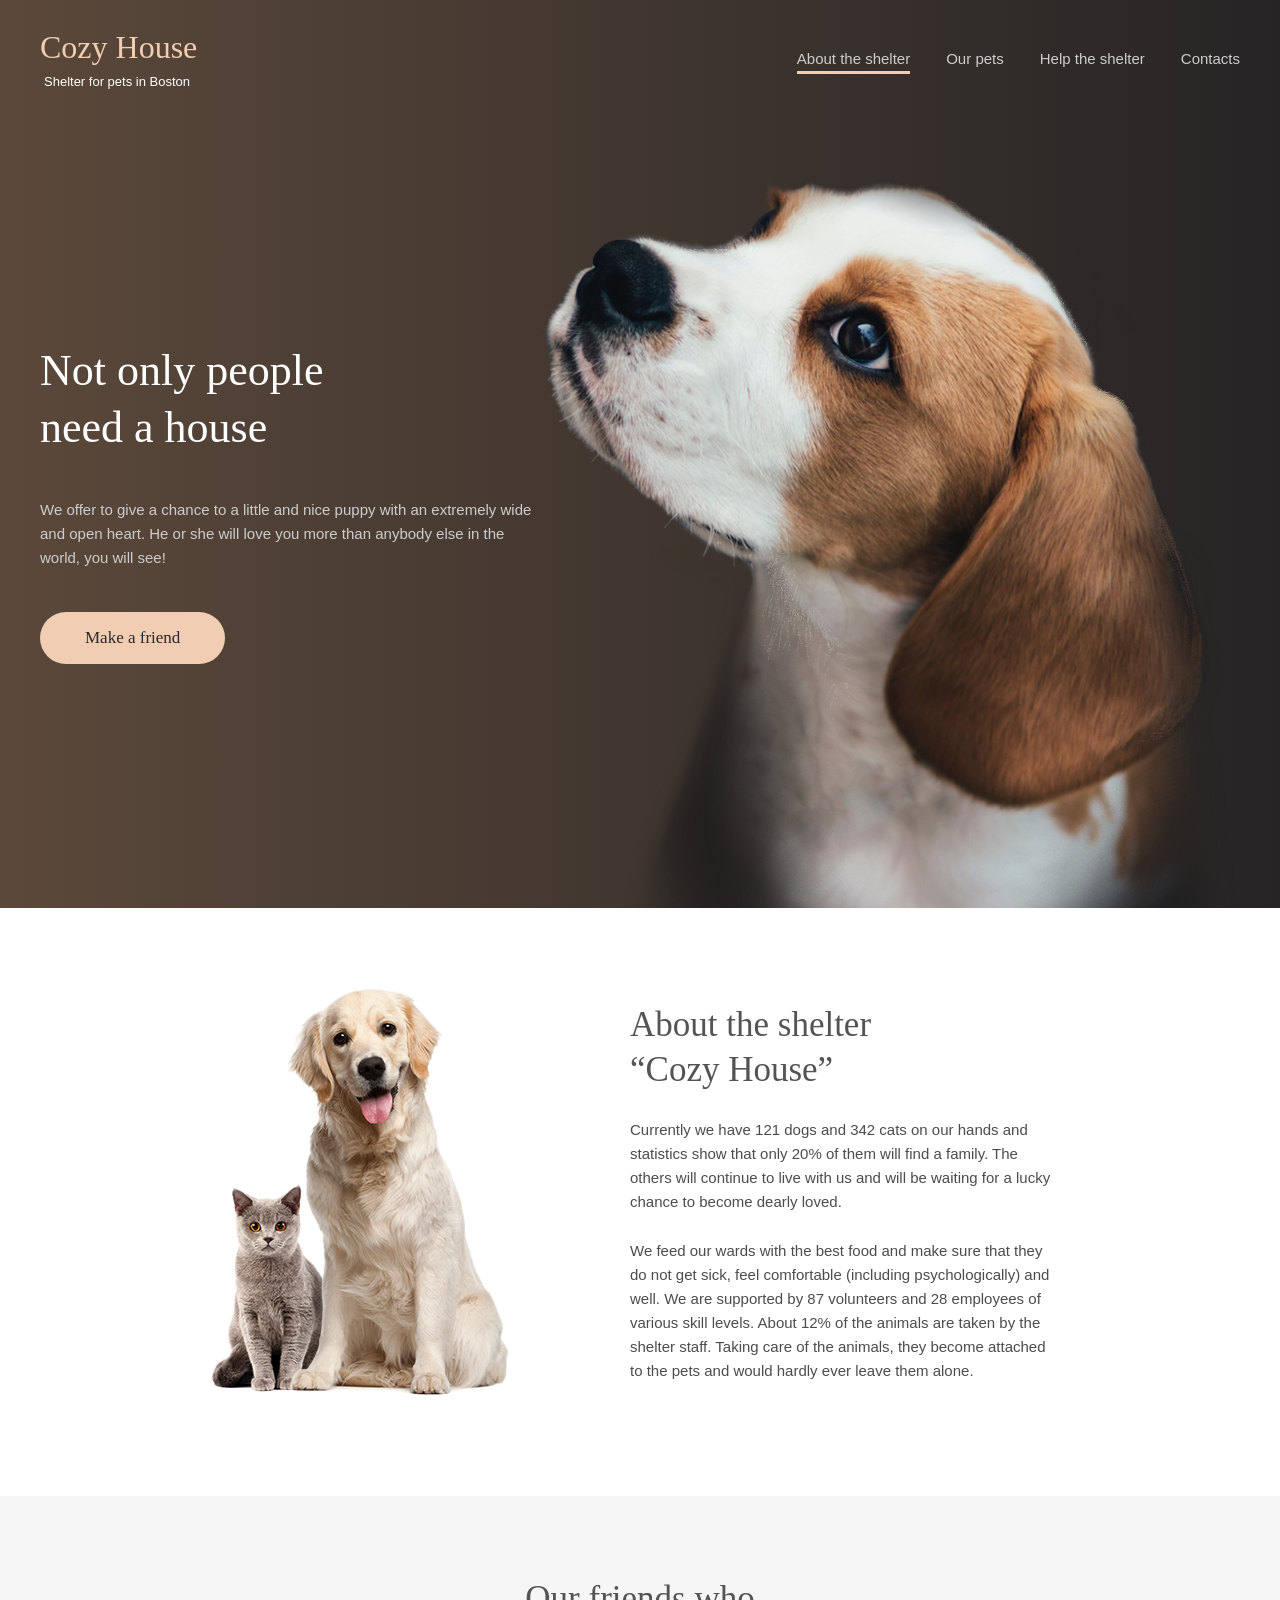
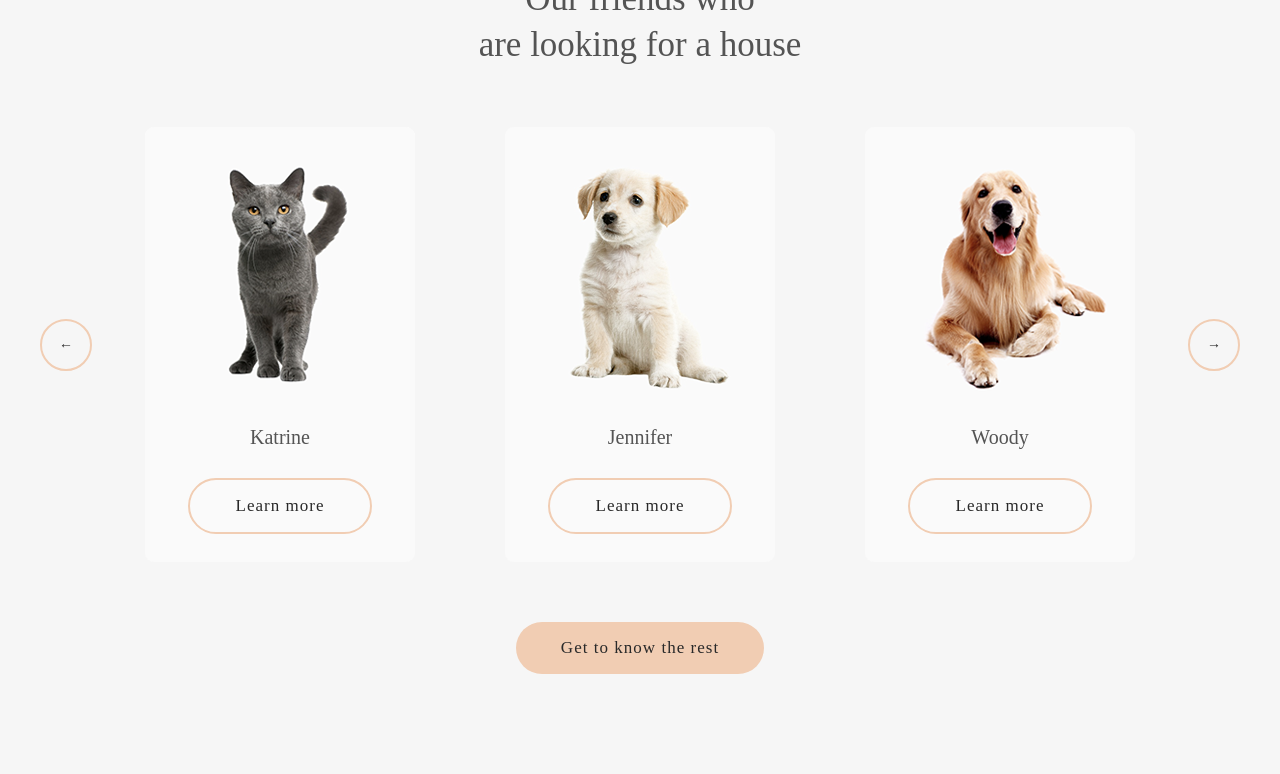
==== index.html @ 3744d188 "fix: tablet slider" ====
<!doctype html>
<html lang="en">

<head>
    <meta charset="UTF-8" />
    <meta name="viewport" content="width=device-width, initial-scale=1.0" />
    <title>Main</title>
    <link rel="icon" href="assets/img/pets-jennifer.svg" type="image/svg+xml" />
    <link rel="stylesheet" href="css/style.css" />
    <link rel="stylesheet" href="css/typography.css" />
    <link rel="stylesheet" href="css/desktop.css" />
    <link rel="stylesheet" href="css/tablet.css" />
    <link rel="stylesheet" href="css/phone.css" />
</head>

<body>
    <div class="page">
        <header class="header header-dark">
            <div class="container header-wrap logo-dark">
                <a href="index.html" class="logo-link">
                    <div class="logo">
                        <h1>Cozy House</h1>
                        <span>Shelter for pets in Boston</span>
                    </div>
                </a>

                <nav class="nav">
                    <ul class="nav-list">
                        <li><a class="nav-link nav-link-dark nav-activated" href="#about">About the shelter</a></li>
                        <li><a class="nav-link nav-link-dark" href="pets.html">Our pets</a></li>
                        <li><a class="nav-link nav-link-dark" href="#help">Help the shelter</a></li>
                        <li><a class="nav-link nav-link-dark" href="#contacts">Contacts</a></li>
                    </ul>
                </nav>
            </div>
        </header>
        <div class="start-screen-content">
            <div class="container start-screen-wrap">

                <div class="content">
                    <h2>Not only people <br> need a house</h2>
                    <p>We offer to give a chance to a little and nice puppy with an extremely wide and open
                        heart. He or she will love you more than anybody else in the world, you will see!</p>
                    <button class="primary" type="button">Make a friend</button>
                </div>

                <div class="start-screen-puppy">
                    <img src="assets/img/start-screen-puppy.png" alt="Start screen puppy">
                </div>

            </div>
        </div>
        <div class="about" id="about">
            <div class="container about-wrap">
                <div class="about-pets">
                    <img src="assets/img/about-pets.png" alt="About pets">
                </div>
                <div class="about-content">
                    <h3>About the shelter <br> “Cozy House”</h3>
                    <p>Currently we have 121 dogs and 342 cats on our hands and statistics show that only 20% of
                        them will find a family. The others will continue to live with us and will be waiting for a
                        lucky chance to become dearly loved.</p>
                    <p>We feed our wards with the best food and make sure that they do not get sick, feel
                        comfortable (including psychologically) and well. We are supported by 87 volunteers and 28
                        employees of various skill levels. About 12% of the animals are taken by the shelter
                        staff. Taking care of the animals, they become attached to the pets and would hardly ever
                        leave them alone.</p>
                </div>

            </div>
        </div>
        <section class="pets pets-main" id="our-pets">
            <div class="container">
                <h4>Our friends who <br> are looking for a house</h4>

                <div class="slider">
                    <button class="button-arrow">&larr;</button>

                    <div class="cards-wrap">
                        <div class="card">
                            <img src="assets/img/pets-katrine.png" alt="Katrine" class="card-img">
                            <h3 class="card-title">Katrine</h3>
                            <a href="#" class="button-secondary">Learn more</a>
                        </div>

                        <div class="card">
                            <img src="assets/img/pets-jennifer.png" alt="Jennifer" class="card-img">
                            <h3 class="card-title">Jennifer</h3>
                            <a href="#" class="button-secondary">Learn more</a>
                        </div>

                        <div class="card">
                            <img src="assets/img/pets-woody.png" alt="Woody" class="card-img">
                            <h3 class="card-title">Woody</h3>
                            <a href="#" class="button-secondary">Learn more</a>
                        </div>
                    </div>
                    <button class="button-arrow">&rarr;</button>
                </div>
                <a href="pets.html" class="button-primary">Get to know the rest</a>
            </div>
        </section>
    </div>
    <script src="index.js"></script>
</body>

</html>
---- css/style.css ----
html {
    scroll-behavior: smooth;
}

* {
    margin: 0;
    padding: 0;
}

*,
*::before,
*::after {
    box-sizing: border-box;
}

body {
    background-color: #ffffff;
}

.page {
    display: flex;
    flex-direction: column;
    align-items: center;
    width: 100%;
}

.container {
    width: 100%;
    max-width: 1280px;
    margin: 0 auto;
}

/* HEADER */

.header {
    position: absolute;
    top: 0;
    left: 0;
    width: 100%;
    padding: 30px 40px 0 40px;
    z-index: 10;
}

.header-dark {
    background: linear-gradient(to right, #5B483A, #262425);
}

.header-light {
    background: #FFFFFF;
    padding-bottom: 30px;
}

.header-wrap {
    display: flex;
    justify-content: space-between;
    align-items: center;
}

.logo-link {
    text-decoration: none;
    display: inline-block;
    cursor: pointer;
}

.logo {
    display: flex;
    flex-direction: column;
    gap: 10px;
}

.logo h1 {
    margin: 0;
}

.logo span {
    display: block;
    margin-left: 4px;
}

.logo-dark h1 {
    color: #F1CDB3;
}

.logo-light h1 {
    color: #545454;
}


.logo-dark span {
    color: #FFFFFF;
}

.logo-light span {
    color: #292929;
}

.nav-list {
    display: flex;
    align-items: center;
    gap: 36px;
    margin: 0;
    padding: 0;
}

.nav-link {
    padding-bottom: 4px;
    border-bottom: 3px solid transparent;
    transition: color 0.3s ease, border-color 0.3s ease;
}

.nav-link-dark {
    color: #CDCDCD;
    transition: color 0.3s ease;
}

.nav-link-dark:hover {
    color: #FAFAFA;
}

.nav-link-light {
    color: #545454;
    transition: color 0.3s ease;
}

.nav-link-light:hover {
    color: #292929;
}

.nav-activated {
    border-bottom: 3px solid #F1CDB3;
    padding-bottom: 4px;
}

/* START SCREEN CONTENT */

.start-screen-content {
    width: 100%;
    background: linear-gradient(to right, #5B483A, #262425);
    padding: 0 40px;
}

.start-screen-wrap {
    display: flex;
    justify-content: space-between;
    align-items: flex-start;
}

.content {
    display: flex;
    flex-direction: column;
    align-items: flex-start;
    padding-top: 162px;
}

.content h2 {
    color: #FFFFFF;
    margin-top: 180px;
    margin-bottom: 0;
}

.content p {
    display: block;
    margin-top: 42px;
    color: #CDCDCD;
}

.content .primary {
    margin-top: 42px;
    padding: 15px 45px;
    background-color: #F1CDB3;
    color: #292929;
    border-radius: 100px;
    border: none;
    cursor: pointer;
    transition: background-color 0.3s ease;
}

.primary:hover {
    background-color: #FDDCC4;
}

.start-screen-puppy {
    flex-shrink: 0;
}

.start-screen-puppy img {
    padding-top: 180px;
    display: block;
    max-width: 100%;
    height: auto;
}

/* ABOUT */

.about {
    width: 100%;
    background-color: #FFFFFF;
    padding: 80px 40px 100px 30px;
}

.about-wrap {
    display: flex;
    justify-content: center;
    align-items: center;
    gap: 120px;
}

.about-pets {
    flex-shrink: 0;
}

.about-pets img {
    display: block;
    max-width: 100%;
    height: auto;
}

.about-content {
    max-width: 430px;
    display: flex;
    flex-direction: column;
}

.about-content h3 {
    color: #545454;
    margin: 0;
}

.about-content p {
    display: block;
    padding-top: 25px;
    color: #4C4C4C;
}

/* PETS */

.pets {
    width: 100%;
    background-color: #F6F6F6;
}

.pets .container {
    display: flex;
    flex-direction: column;
    align-items: center;
}

.pets h4,
.pets h2 {
    text-align: center;
    color: #545454;
    margin-top: 0;
}

.slider {
    display: flex;
    align-items: center;
    justify-content: center;
    width: 100%;
}

.card {
    background-color: #FAFAFA;
    border-radius: 9px;
    width: 270px;
    height: 435px;
    padding: 0 0 30px 0;
    display: flex;
    flex-direction: column;
    align-items: center;
    flex-shrink: 0;
    transition: background-color 0.3s ease, box-shadow 0.3s ease;
    cursor: pointer;
}

.card:hover {
    background-color: #FFFFFF;
    box-shadow: 0px 2px 35px 14px rgba(13, 13, 13, 0.04);
}

.card-img {
    height: 270px;
    width: 100%;
    margin-bottom: 30px;
    object-fit: cover;
    border-radius: 9px 9px 0 0;
}

.card-title {
    color: #545454;
    margin: 0 0 31px 0;
}

.button-secondary {
    display: inline-block;
    padding: 15px 45px;
    border: 2px solid #F1CDB3;
    border-radius: 100px;
    color: #292929;
    transition: background-color 0.3s ease, border-color 0.3s ease;
}

.card:hover .button-secondary {
    background-color: #FDDCC4;
    border-color: #FDDCC4;
}

.button-arrow {
    width: 52px;
    height: 52px;
    border: 2px solid #F1CDB3;
    border-radius: 100px;
    background: transparent;
    color: #292929;
    cursor: pointer;
    display: flex;
    align-items: center;
    justify-content: center;
    transition: background-color 0.3s ease, border-color 0.3s ease;
    margin-top: 0;
    flex-shrink: 0;
}

.button-arrow:hover {
    background-color: #FDDCC4;
    border-color: #FDDCC4;
}

.button-arrow.active {
    background-color: #F1CDB3;
    border-color: #F1CDB3;
}

.button-primary {
    display: inline-block;
    padding: 15px 45px;
    background-color: #F1CDB3;
    border-radius: 100px;
    color: #292929;
    transition: background-color 0.3s ease;
    margin-top: 60px;
}

.button-primary:hover {
    background-color: #FDDCC4;
}

.pagination {
    display: flex;
    justify-content: center;
    align-items: center;
    gap: 20px;
    margin-top: 60px;
    width: 100%;
}

.pets-main {
    padding: 80px 40px 100px 40px;
}

.pets-main h4 {
    margin-bottom: 60px;
}

.pets-main .slider {
    gap: 53px;
}

.pets-main .cards-wrap {
    display: flex;
    gap: 90px;
    width: 990px;
    max-width: 990px;
    justify-content: center;
}

.pets-page {
    padding: 200px 40px 100px 40px;
}

.pets-page h2 {
    margin-bottom: 60px;
}

.pets-page .cards-wrap {
    display: flex;
    flex-wrap: wrap;
    column-gap: 40px;
    row-gap: 30px;
    width: 1200px;
    max-width: 1200px;
    justify-content: space-between;
}
---- css/typography.css ----
/* HEADER */

.logo h1 {
    font-family: 'Georgia', serif;
    font-weight: 400;
    font-size: 32px;
    line-height: 110.00000000000001%;
    letter-spacing: 6%;
}

.logo span {
    font-family: Arial, Helvetica, sans-serif;
    font-weight: 400;
    font-size: 13px;
    line-height: 100%;
    letter-spacing: 10%;
}

.nav-list {
    list-style: none;
}

.nav-link {
    font-family: Arial, Helvetica, sans-serif;
    font-weight: 400;
    font-size: 15px;
    line-height: 160%;
    letter-spacing: 0px;
    text-decoration: none;
}

/* START SCREEN CONTENT */

.content h2 {
    font-family: 'Georgia', serif;
    font-weight: 400;
    font-size: 44px;
    line-height: 130%;
    letter-spacing: 0%;
}

.content p {
    font-family: Arial, Helvetica, sans-serif;
    font-weight: 400;
    font-size: 15px;
    line-height: 160%;
    letter-spacing: 0px;
}

.content .primary {
    font-family: 'Georgia', serif;
    font-weight: 400;
    font-size: 17px;
    line-height: 130%;
    letter-spacing: 6%;
}

/* ABOUT */

.about-content h3 {
    font-family: 'Georgia', serif;
    font-weight: 400;
    font-size: 35px;
    line-height: 130%;
    letter-spacing: 6%;
}

.about-content p {
    font-family: Arial, Helvetica, sans-serif;
    font-weight: 400;
    font-size: 15px;
    line-height: 160%;
    letter-spacing: 0px;
}
/* PETS */

.pets h4, .pets h2 {
    font-family: 'Georgia', serif;
    font-size: 35px;
    font-weight: 400;
    line-height: 130%;
    letter-spacing: 6%;
}

.card-title {
    font-family: 'Georgia', serif;
    font-size: 20px;
    font-weight: 400;
    line-height: 100%;
    letter-spacing: 6%;
}

.button-secondary,
.button-primary {
    font-family: 'Georgia', serif;
    font-size: 17px;
    font-weight: 400;
    line-height: 130%;
    letter-spacing: 0.06em;
    text-decoration: none;
}

.button-arrow {
    font-size: 14px;
}
---- css/tablet.css ----
@media (min-width: 768px) and (max-width: 1279px) {

    /* --- HEADER --- */
    .container {
        max-width: 708px;
        padding: 0;
    }

    .header {
        padding: 30px 30px 0 30px;
    }

    /* --- START SCREEN --- */
    .start-screen-content {
        padding: 0 156px;
    }

    .start-screen-wrap {
        display: flex;
        flex-direction: column;
        align-items: flex-start;
    }

    .content {
        padding-top: 150px;
        display: flex;
        flex-direction: column;
        align-items: flex-start;
        text-align: left;

        width: 460px;
    }

    .content h2 {
        margin-top: 0;
    }

    .content p {
        margin-top: 40px;
    }

    .content .primary {
        margin-top: 42px;
        margin-left: auto;
        margin-right: auto;
    }

    .start-screen-puppy {
        margin-top: -78px;
        margin-right: -156px;
        width: auto;
        display: flex;
        justify-content: flex-end;
    }

    .start-screen-puppy img {
        width: 569px;
        height: auto;
        display: block;
    }

    /* --- ABOUT --- */
    .about {
        padding: 80px 0 100px 0;
    }

    .about-wrap {
        flex-direction: column-reverse;
        align-items: center;
        gap: 80px;
    }

    .about-content {
        max-width: 430px;
        width: 100%;
        padding: 0;

        display: flex;
        flex-direction: column;
        align-items: flex-start;
    }

    .about-content h3 {
        margin-top: 0;
        text-align: left;
    }

    .about-content p {
        text-align: left;
        margin-bottom: 0;
    }

    .about-pets {
        display: flex;
        justify-content: center;
        width: 100%;
    }

    .about-pets img {
        max-width: 300px;
        width: 100%;
        height: auto;
        display: block;
    }

    /* --- PETS --- */
    .pets-main {
        padding: 80px 0 0 0;
    }

    .pets-main .slider {
        display: flex;
        align-items: center;
        justify-content: center;
        width: 100%;
        min-height: 435px;
    }

    .pets-main .cards-wrap {
        display: flex;
        flex-direction: row;
        justify-content: center;
        gap: 40px;
        width: 580px;
        max-width: 580px;
        margin: 0;
        padding-right: 32px;
    }

    .pets-main .cards-wrap .card:nth-child(n+3) {
        display: none;
    }

    .pets-main .card {
        width: 270px;
        flex-shrink: 0;
    }

    .pets-main .button-arrow:first-of-type {
        margin-right: -20px;
    }

    .pets-main .button-arrow:last-of-type {
        margin-left: -70px;
    }
}
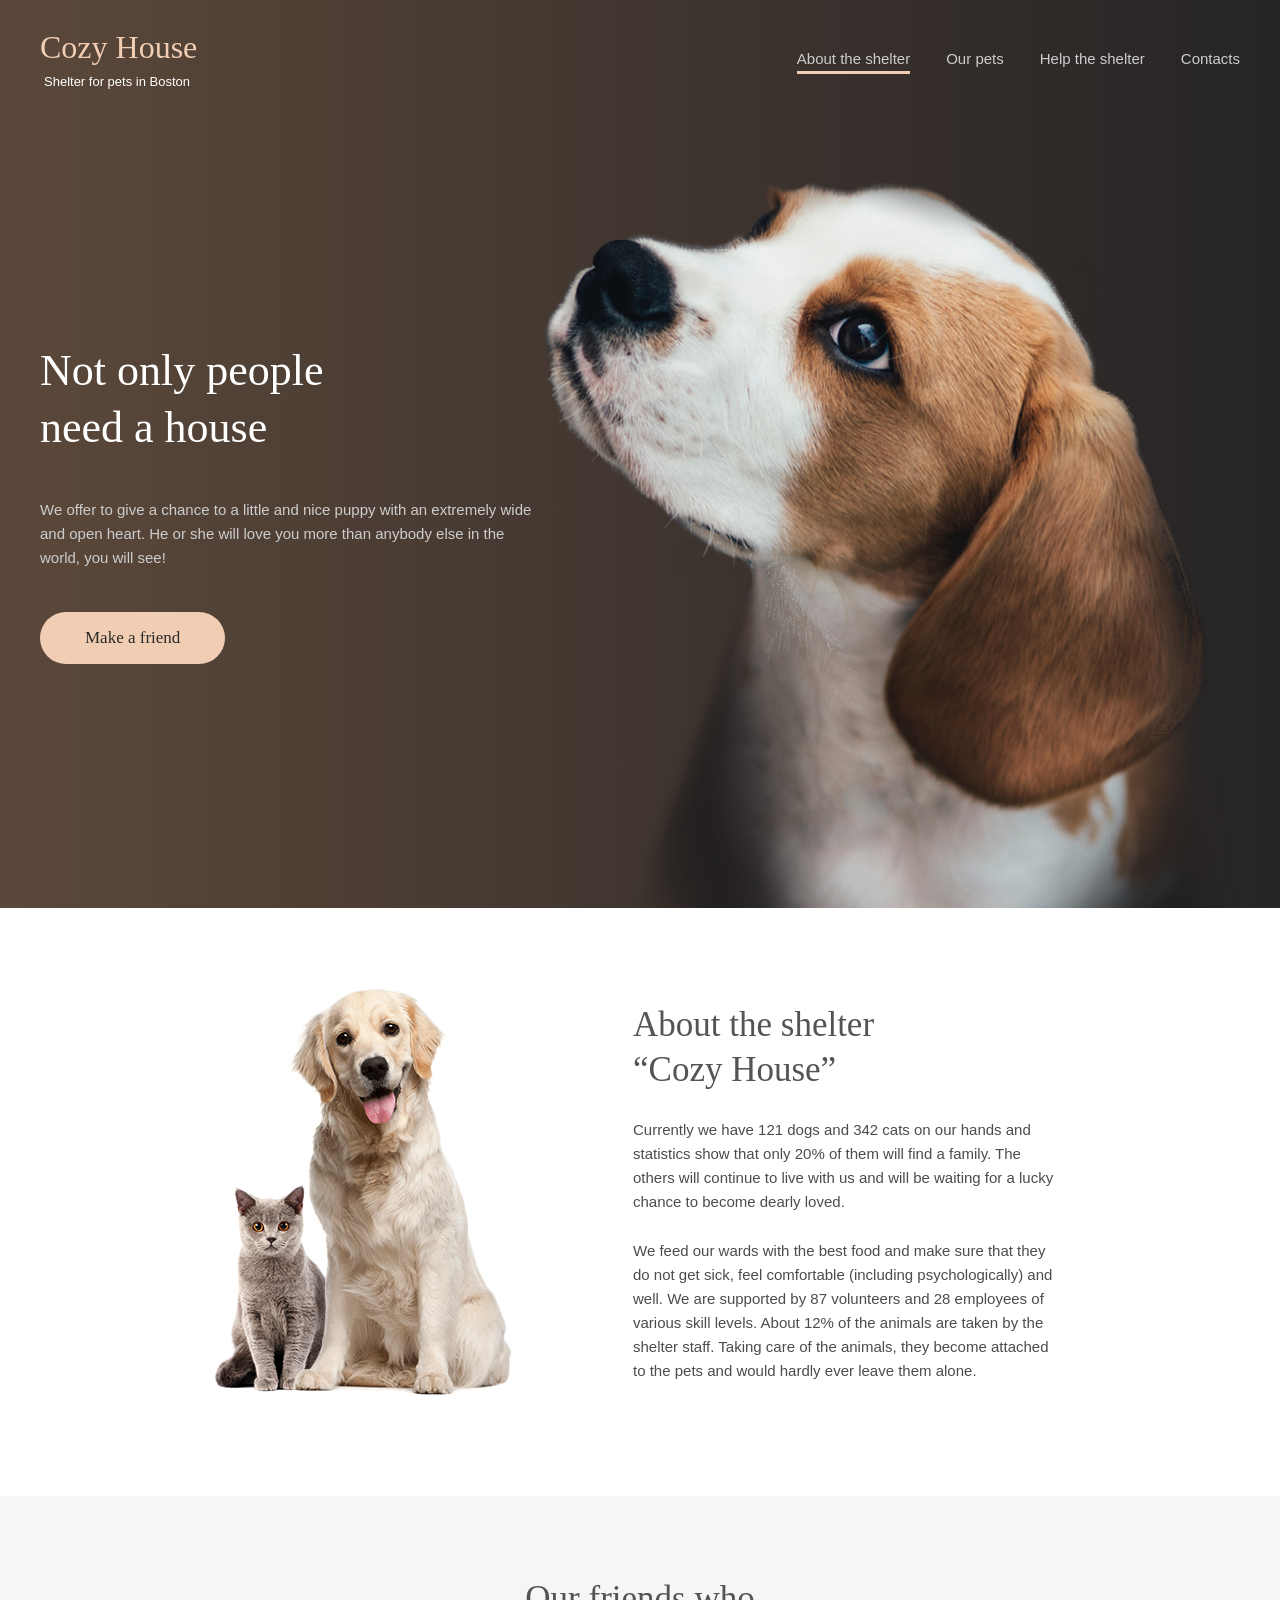
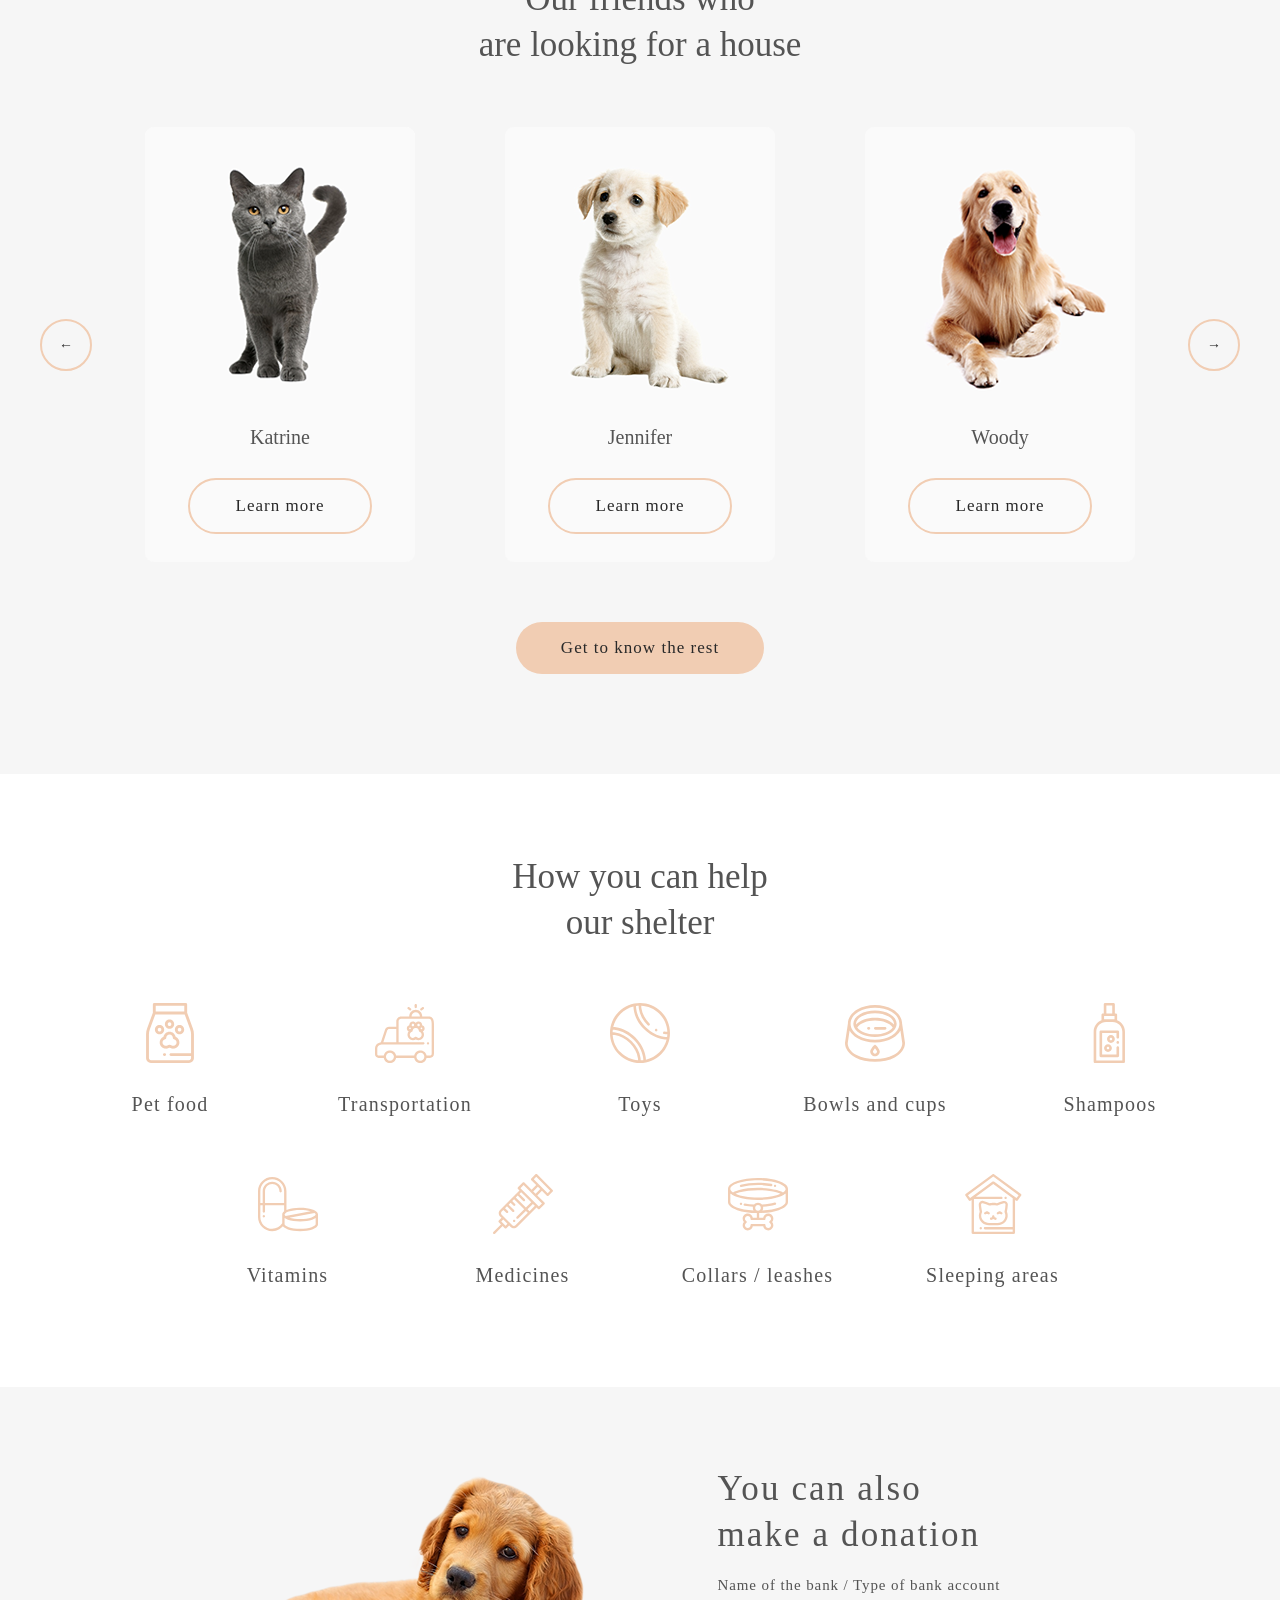
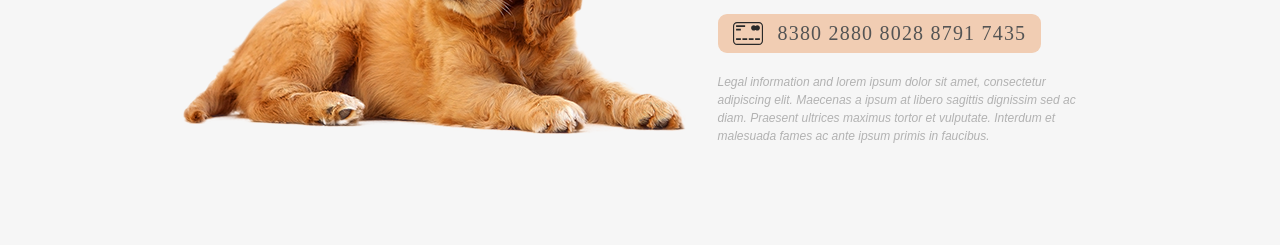
==== commit 7b99f327: "feat: help and donation sections" ====
--- a/index.html
+++ b/index.html
@@ -34,7 +34,7 @@
                 </nav>
             </div>
         </header>
-        <div class="start-screen-content">
+        <section class="start-screen-content">
             <div class="container start-screen-wrap">
 
                 <div class="content">
@@ -49,8 +49,8 @@
                 </div>
 
             </div>
-        </div>
-        <div class="about" id="about">
+        </section>
+        <section class="about" id="about">
             <div class="container about-wrap">
                 <div class="about-pets">
                     <img src="assets/img/about-pets.png" alt="About pets">
@@ -66,9 +66,8 @@
                         staff. Taking care of the animals, they become attached to the pets and would hardly ever
                         leave them alone.</p>
                 </div>
-
             </div>
-        </div>
+        </section>
         <section class="pets pets-main" id="our-pets">
             <div class="container">
                 <h4>Our friends who <br> are looking for a house</h4>
@@ -100,6 +99,67 @@
                 <a href="pets.html" class="button-primary">Get to know the rest</a>
             </div>
         </section>
+        <section class="help" id="help">
+            <div class="container">
+                <h2>How you can help <br> our shelter</h2>
+                <div class="help-list">
+                    <div class="help-item">
+                        <img src="assets/img/icon-pet-food.svg" alt="Pet food" class="help-icon">
+                        <h4 class="help-item-title">Pet food</h4>
+                    </div>
+                    <div class="help-item">
+                        <img src="assets/img/icon-transportation.svg" alt="Transportation" class="help-icon">
+                        <h4 class="help-item-title">Transportation</h4>
+                    </div>
+                    <div class="help-item">
+                        <img src="assets/img/icon-toys.svg" alt="Toys" class="help-icon">
+                        <h4 class="help-item-title">Toys</h4>
+                    </div>
+                    <div class="help-item">
+                        <img src="assets/img/icon-bowls-and-cups.svg" alt="Bowls and cups" class="help-icon">
+                        <h4 class="help-item-title">Bowls and cups</h4>
+                    </div>
+                    <div class="help-item">
+                        <img src="assets/img/icon-shampoos.svg" alt="Shampoos" class="help-icon">
+                        <h4 class="help-item-title">Shampoos</h4>
+                    </div>
+                    <div class="help-item">
+                        <img src="assets/img/icon-vitamins.svg" alt="Vitamins" class="help-icon">
+                        <h4 class="help-item-title">Vitamins</h4>
+                    </div>
+                    <div class="help-item">
+                        <img src="assets/img/icon-medicines.svg" alt="Medicines" class="help-icon">
+                        <h4 class="help-item-title">Medicines</h4>
+                    </div>
+                    <div class="help-item">
+                        <img src="assets/img/icon-collars-leashes.svg" alt="Collars / leashes" class="help-icon">
+                        <h4 class="help-item-title">Collars / leashes</h4>
+                    </div>
+                    <div class="help-item">
+                        <img src="assets/img/icon-sleeping-area.svg" alt="Sleeping areas" class="help-icon">
+                        <h4 class="help-item-title">Sleeping areas</h4>
+                    </div>
+                </div>
+            </div>
+        </section>
+        <section class="donation" id="donation">
+            <div class="container donation-wrap">
+                <div class="donation-dog">
+                    <img src="assets/img/donation-dog.png" alt="Donation dog">
+                </div>
+                <div class="donation-content">
+                    <h3>You can also<br>make a donation</h3>
+                    <h5>Name of the bank / Type of bank account</h5>
+                    <div class="donation-card-btn">
+                        <img src="assets/img/credit-card.svg" alt="Credit card">
+                        <span>8380 2880 8028 8791 7435</span>
+                    </div>
+                    <p>Legal information and lorem ipsum dolor sit amet, consectetur adipiscing elit. Maecenas a ipsum
+                        at libero sagittis dignissim sed ac diam. Praesent ultrices maximus tortor et vulputate.
+                        Interdum et malesuada fames ac ante ipsum primis in faucibus.</p>
+                </div>
+            </div>
+        </section>
     </div>
     <script src="index.js"></script>
 </body>
--- a/css/style.css
+++ b/css/style.css
@@ -195,7 +195,7 @@
 .about {
     width: 100%;
     background-color: #FFFFFF;
-    padding: 80px 40px 100px 30px;
+    padding: 80px 34px 100px 30px;
 }
 
 .about-wrap {
@@ -246,7 +246,8 @@
 }
 
 .pets h4,
-.pets h2 {
+.pets h2,
+.help h2 {
     text-align: center;
     color: #545454;
     margin-top: 0;
@@ -390,4 +391,130 @@
     width: 1200px;
     max-width: 1200px;
     justify-content: space-between;
+}
+
+/* HELP */
+
+.help {
+    padding: 80px 0 100px 0;
+    background-color: #ffffff;
+}
+
+.help-list {
+    display: flex;
+    flex-wrap: wrap;
+    justify-content: center;
+    max-width: 1200px;
+    margin-top: 58px;
+    padding: 0;
+    column-gap: 65px;
+    row-gap: 58px;
+}
+
+.help-item {
+    display: flex;
+    flex-direction: column;
+    align-items: center;
+    text-align: center;
+    width: 170px;
+}
+
+.help-icon {
+    width: 60px;
+    height: 60px;
+    margin-bottom: 30px;
+    object-fit: contain;
+}
+
+.help-item-title {
+    font-family: 'Georgia', Georgia, serif;
+    font-size: 20px;
+    line-height: 115%;
+    letter-spacing: 0.06em;
+    color: #545454;
+    font-weight: 400;
+    margin: 0;
+}
+
+/* DONATION */
+
+.donation {
+    width: 100%;
+    max-width: 100vw;
+    background-color: #F6F6F6;
+    padding: 70px 0 100px 0;
+    box-sizing: border-box;
+}
+
+.donation-wrap {
+    display: flex;
+    flex-direction: row;
+    align-items: center;
+    justify-content: center;
+    gap: 30px;
+    max-width: 1200px;
+    margin: 0 auto;
+}
+
+.donation-dog {
+    flex-shrink: 0;
+}
+
+.donation-dog img {
+    display: block;
+    max-width: 505px;
+    height: auto;
+    margin-top: 10px;
+}
+
+.donation-content {
+    max-width: 380px;
+}
+
+.donation-content h3 {
+    font-family: 'Georgia', Georgia, serif;
+    font-size: 35px;
+    font-weight: 400;
+    line-height: 130%;
+    letter-spacing: 0.06em;
+    color: #545454;
+    margin: 9px 0 20px 0;
+}
+
+.donation-content h5 {
+    font-family: 'Georgia', Georgia, serif;
+    font-size: 15px;
+    line-height: 110%;
+    letter-spacing: 0.06em;
+    color: #545454;
+    font-weight: 400;
+    margin: 12px 0 20px 0;
+}
+
+.donation-card-btn {
+    display: inline-flex;
+    align-items: center;
+    background-color: #F1CDB3;
+    padding: 8px 15px;
+    border-radius: 9px;
+    gap: 15px;
+    text-decoration: none;
+    margin-bottom: 20px;
+}
+
+.donation-card-btn span {
+    font-family: 'Georgia', Georgia, serif;
+    font-size: 20px;
+    line-height: 115%;
+    letter-spacing: 0.06em;
+    color: #545454;
+}
+
+.donation-content p {
+    font-family: 'Arial', sans-serif;
+    font-style: italic;
+    font-size: 12px;
+    line-height: 150%;
+    color: #B2B2B2;
+    margin: 0;
 }
--- a/css/typography.css
+++ b/css/typography.css
@@ -74,7 +74,7 @@
 }
 /* PETS */
 
-.pets h4, .pets h2 {
+.pets h4, .pets h2, .help h2 {
     font-family: 'Georgia', serif;
     font-size: 35px;
     font-weight: 400;
--- a/css/tablet.css
+++ b/css/tablet.css
@@ -12,13 +12,17 @@
 
     /* --- START SCREEN --- */
     .start-screen-content {
-        padding: 0 156px;
+        padding-left: 0;
+        width: 100%;
     }
 
     .start-screen-wrap {
         display: flex;
         flex-direction: column;
-        align-items: flex-start;
+        align-items: flex-end;
+        justify-content: space-between;
+        max-width: 1200px;
+        margin: 0 auto;
     }
 
     .content {
@@ -27,8 +31,9 @@
         flex-direction: column;
         align-items: flex-start;
         text-align: left;
-
         width: 460px;
+        padding-bottom: 80px;
+        margin-right: 115px;
     }
 
     .content h2 {
@@ -41,14 +46,13 @@
 
     .content .primary {
         margin-top: 42px;
-        margin-left: auto;
-        margin-right: auto;
+        margin-left: 126px;
+        margin-right: 0;
     }
 
     .start-screen-puppy {
-        margin-top: -78px;
-        margin-right: -156px;
-        width: auto;
+        margin-top: -158px;
+        margin-right: -10px;
         display: flex;
         justify-content: flex-end;
     }
@@ -105,7 +109,7 @@
 
     /* --- PETS --- */
     .pets-main {
-        padding: 80px 0 0 0;
+        padding: 78px 0 100px 0;
     }
 
     .pets-main .slider {
@@ -141,6 +145,60 @@
     }
 
     .pets-main .button-arrow:last-of-type {
-        margin-left: -70px;
+        margin-left: -58px;
+    }
+
+    .header-light {
+        padding-bottom: 34px;
+    }
+
+    .pets-page {
+        padding: 200px 0 100px 0;
+    }
+
+    .pets-page h4 {
+        text-align: center;
+        margin-bottom: 60px;
+    }
+
+    .pets-page .cards-wrap {
+        display: flex;
+        flex-direction: row;
+        flex-wrap: wrap;
+        justify-content: center;
+        gap: 30px 40px;
+        max-width: 580px;
+        margin-top: -30px;
+    }
+
+    .pets-page .cards-wrap .card {
+        width: 270px;
+        flex-shrink: 0;
+        display: flex;
+    }
+
+    .pets-page .cards-wrap .card:nth-child(n+7) {
+        display: none;
+    }
+
+    .pets-page .pagination {
+        display: flex;
+        justify-content: center;
+        align-items: center;
+        gap: 20px;
+        margin-top: 40px;
+    }
+
+    .donation {
+        padding-top: 64px;
+    }
+
+    .donation-wrap {
+        display: flex;
+        flex-direction: column-reverse;
+    }
+    .donation-dog {
+        padding-top: 28px;
+
     }
 }
--- a/css/phone.css
+++ b/css/phone.css
@@ -0,0 +1,232 @@
+@media (max-width: 767px) {
+
+    html,
+    body {
+        width: 100%;
+        max-width: 100%;
+        overflow-x: hidden;
+        margin: 0;
+        padding: 0;
+        -webkit-text-size-adjust: 100%;
+    }
+
+    .container,
+    .wrapper,
+    .start-screen-wrap,
+    .about-wrap {
+        width: 100%;
+        max-width: 320px;
+        padding: 0 10px;
+        box-sizing: border-box;
+        margin: 0 auto;
+    }
+
+    .header {
+        padding: 30px 10px 0 10px;
+    }
+
+    .header .nav {
+        display: none;
+    }
+
+    .start-screen-content {
+        padding-top: 150px;
+        width: 100%;
+    }
+
+    .start-screen-content .start-screen-wrap {
+        display: flex;
+        flex-direction: column;
+        align-items: center;
+    }
+
+    .start-screen-content .content {
+        width: 100%;
+        max-width: 300px;
+        text-align: center;
+        padding: 0;
+    }
+
+    .start-screen-content .content h2 {
+        font-size: 25px;
+        letter-spacing: 0.06em;
+        text-align: center;
+        max-width: 250px;
+        margin: 0 auto 20px auto;
+    }
+
+    .start-screen-content .content p {
+        font-size: 15px;
+        line-height: 24px;
+        width: 300px;
+        height: 96px;
+        margin-top: 22px;
+        margin-left: -42px;
+        padding-right: -10px;
+    }
+
+    .start-screen-content .content button.primary {
+        margin: 38px auto;
+        display: block;
+    }
+
+    .start-screen-content .start-screen-puppy {
+        width: 100%;
+        max-width: 320px;
+        margin: -105px auto 0 auto;
+        padding: 0;
+    }
+
+    .start-screen-content .start-screen-puppy img {
+        width: 260px;
+        max-width: 260px;
+        height: auto;
+        display: block;
+        margin: 0 auto;
+    }
+
+    .about {
+        padding: 42px 0 42px 0;
+    }
+
+    .about-wrap {
+        display: flex;
+        flex-direction: column;
+        align-items: center;
+    }
+
+    .about-content {
+        order: 1;
+        width: 100%;
+        max-width: 300px;
+    }
+
+    .about-content h3 {
+        font-size: 25px;
+        line-height: 32px;
+        text-align: center;
+        margin-bottom: 25px;
+    }
+
+    .about-content p {
+        font-size: 17px;
+        line-height: 24px;
+        text-align: justify;
+        margin-bottom: 22px;
+        margin-top: -28px;
+    }
+
+    .about-pets {
+        order: 2;
+        margin: 20px auto 0 auto;
+    }
+
+    .about-pets img {
+        width: 260px;
+        height: auto;
+        display: block;
+        margin-top: -120px
+    }
+
+    .pets-main {
+        padding: 42px 0 42px 0;
+    }
+
+    .pets-main h4 {
+        font-size: 25px;
+        line-height: 32px;
+        text-align: center;
+        margin-bottom: 42px;
+    }
+
+    .pets-main .slider {
+        display: flex;
+        flex-direction: column;
+        align-items: center;
+        position: relative;
+        width: 100%;
+        padding-bottom: 70px;
+    }
+
+    .pets-main .cards-wrap {
+        display: flex;
+        justify-content: center;
+        width: 100%;
+        margin: 0;
+    }
+
+    .pets-main .cards-wrap .card:nth-child(n+2) {
+        display: none;
+    }
+
+    .pets-main .card {
+        width: 270px;
+        flex-shrink: 0;
+    }
+
+    .pets-main .button-arrow {
+        position: absolute;
+        bottom: 0;
+        display: inline-flex;
+        align-items: center;
+        justify-content: center;
+        margin: 0;
+    }
+
+    .pets-main .button-arrow:first-of-type {
+        left: 50%;
+        margin-left: -90px;
+    }
+
+    .pets-main .button-arrow:last-of-type {
+        right: 50%;
+        margin-right: -90px;
+    }
+
+    .pets-main .button-primary {
+        margin-top: 42px;
+    }
+
+    .header-light {
+        padding-bottom: 34px;
+    }
+
+    .pets-page {
+        padding: 150px 0 100px 0;
+    }
+
+    .pets-page h2 {
+        font-size: 25px;
+        text-align: center;
+        margin-top: 13px;
+        margin-bottom: 120px;
+    }
+
+    .pets-page .cards-wrap {
+        display: flex;
+        flex-direction: row;
+        flex-wrap: wrap;
+        justify-content: center;
+        gap: 30px 40px;
+        max-width: 580px;
+        margin-top: -80px;
+    }
+
+    .pets-page .cards-wrap .card {
+        width: 270px;
+        flex-shrink: 0;
+        display: flex;
+    }
+
+    .pets-page .cards-wrap .card:nth-child(n+4) {
+        display: none;
+    }
+
+    .pets-page .pagination {
+        display: flex;
+        justify-content: center;
+        align-items: center;
+        gap: 11px;
+        margin-top: 40px;
+    }
+}
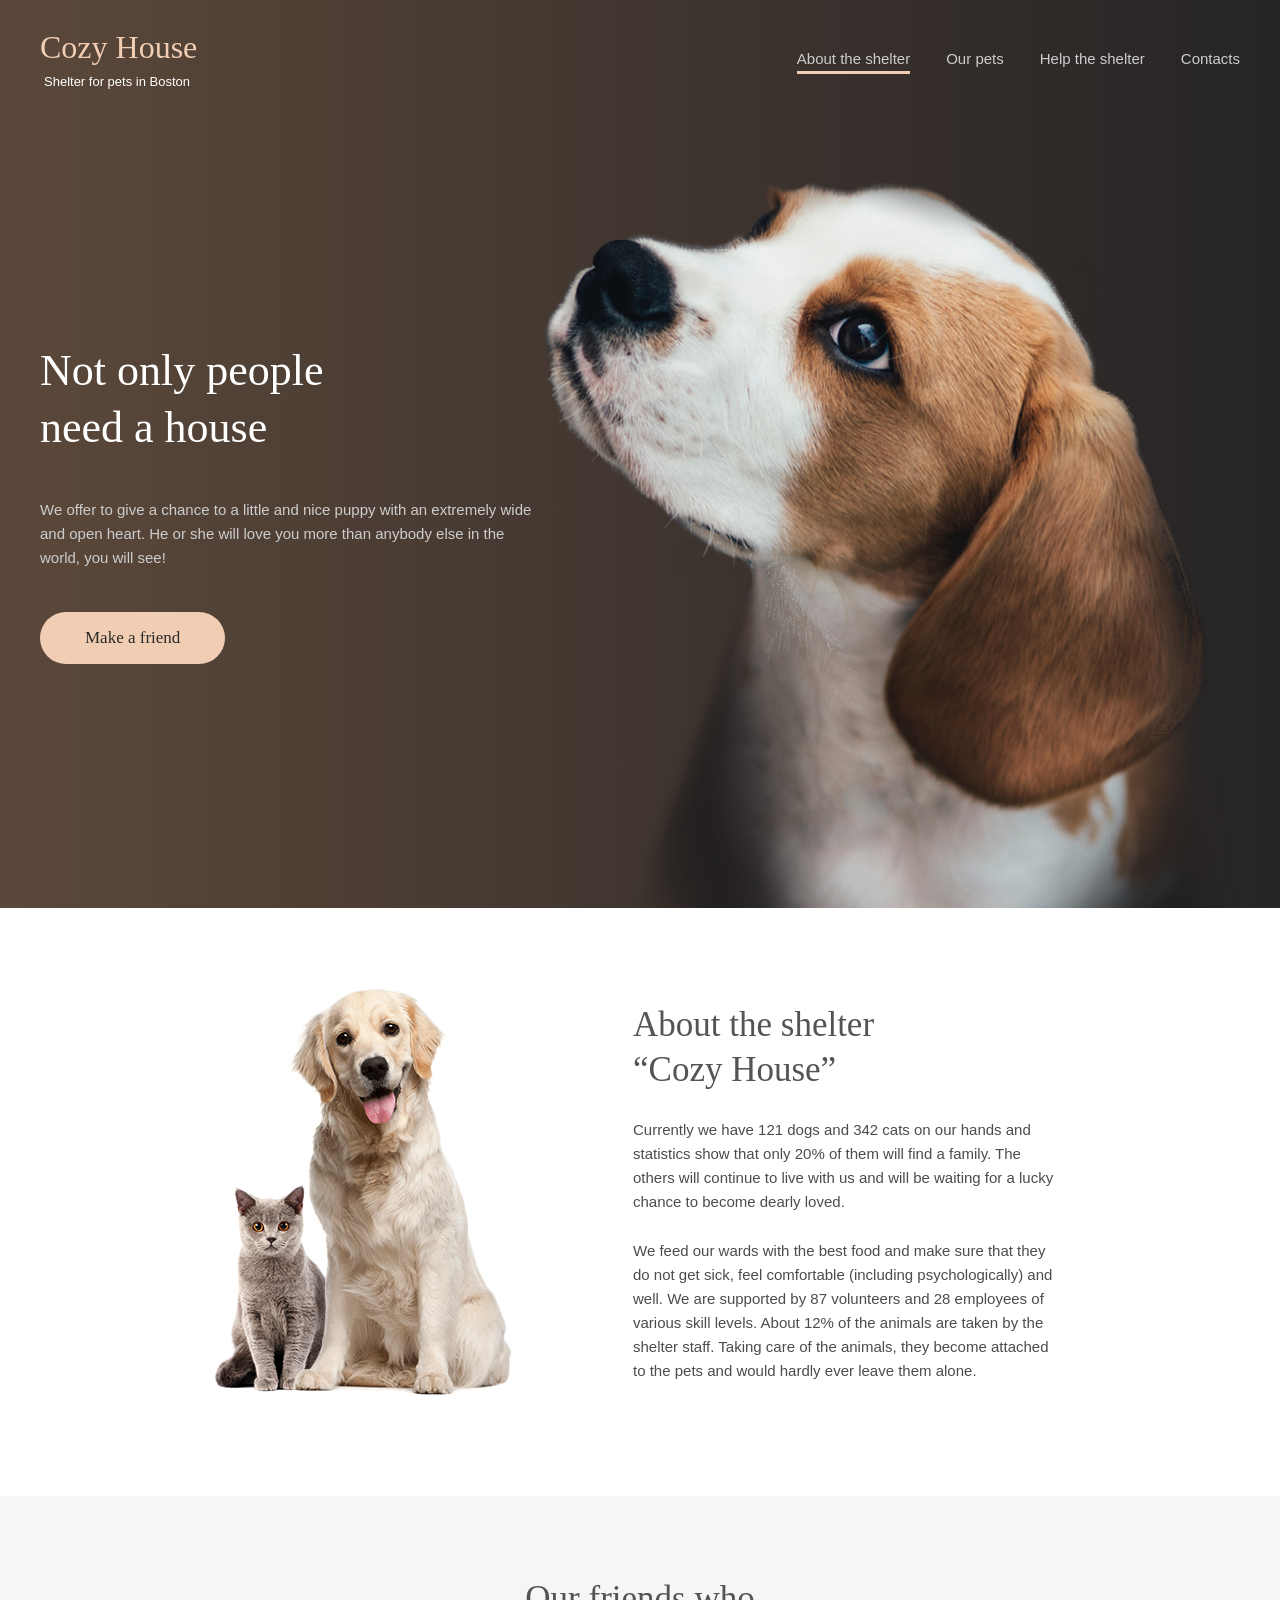
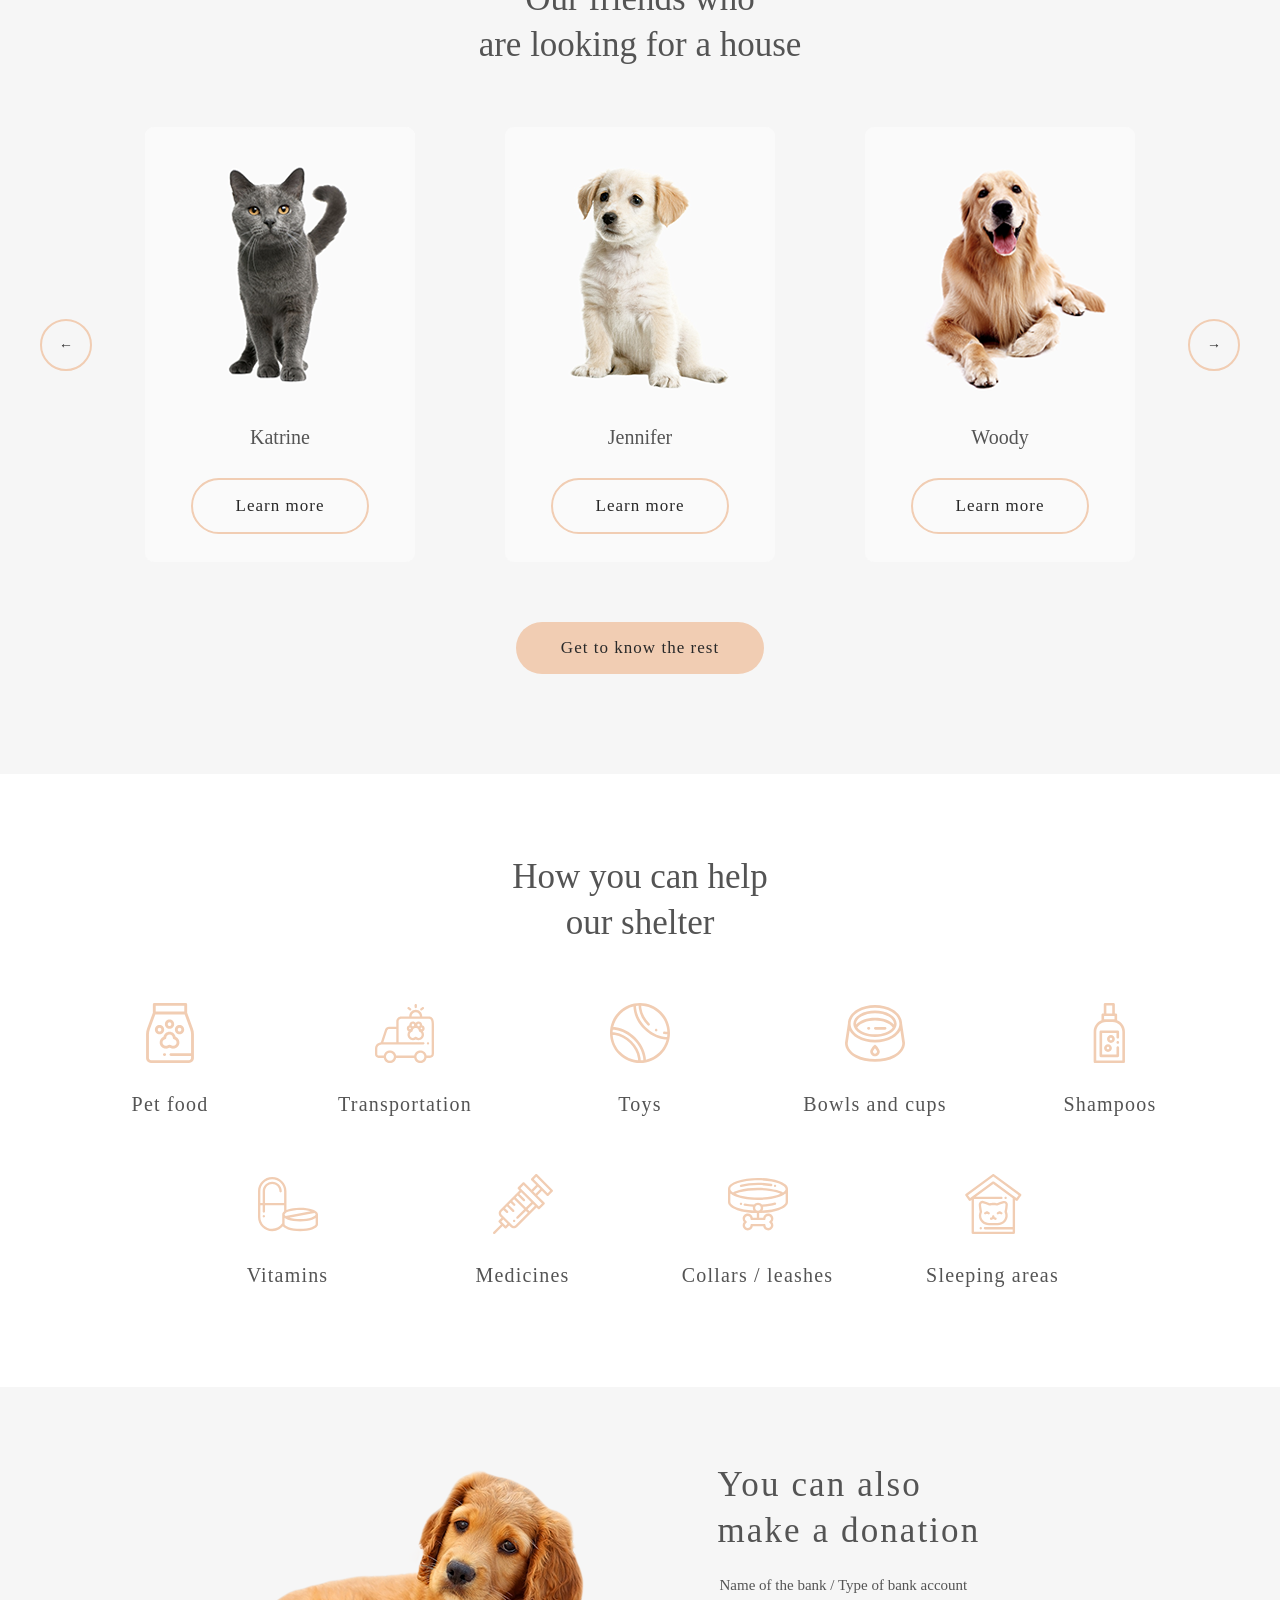
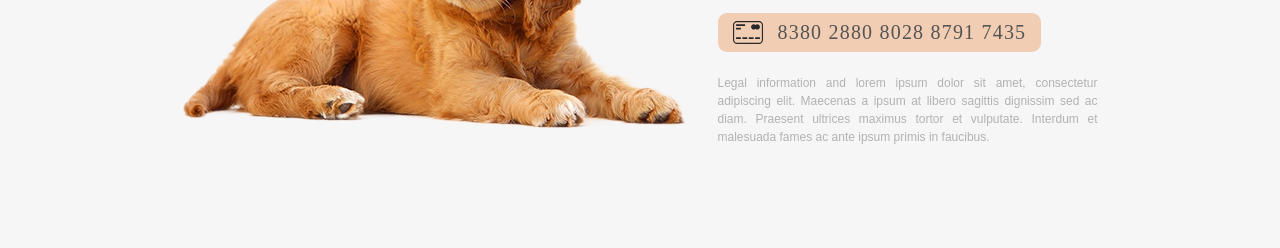
==== commit adc93cac: "style: minor layout fixes" ====
--- a/index.html
+++ b/index.html
@@ -105,39 +105,39 @@
                 <div class="help-list">
                     <div class="help-item">
                         <img src="assets/img/icon-pet-food.svg" alt="Pet food" class="help-icon">
-                        <h4 class="help-item-title">Pet food</h4>
+                        <h3 class="help-item-title">Pet food</h3>
                     </div>
                     <div class="help-item">
                         <img src="assets/img/icon-transportation.svg" alt="Transportation" class="help-icon">
-                        <h4 class="help-item-title">Transportation</h4>
+                        <h3 class="help-item-title">Transportation</h3>
                     </div>
                     <div class="help-item">
                         <img src="assets/img/icon-toys.svg" alt="Toys" class="help-icon">
-                        <h4 class="help-item-title">Toys</h4>
+                        <h3 class="help-item-title">Toys</h3>
                     </div>
                     <div class="help-item">
                         <img src="assets/img/icon-bowls-and-cups.svg" alt="Bowls and cups" class="help-icon">
-                        <h4 class="help-item-title">Bowls and cups</h4>
+                        <h3 class="help-item-title">Bowls and cups</h3>
                     </div>
                     <div class="help-item">
                         <img src="assets/img/icon-shampoos.svg" alt="Shampoos" class="help-icon">
-                        <h4 class="help-item-title">Shampoos</h4>
+                        <h3 class="help-item-title">Shampoos</h3>
                     </div>
                     <div class="help-item">
                         <img src="assets/img/icon-vitamins.svg" alt="Vitamins" class="help-icon">
-                        <h4 class="help-item-title">Vitamins</h4>
+                        <h3 class="help-item-title">Vitamins</h3>
                     </div>
                     <div class="help-item">
                         <img src="assets/img/icon-medicines.svg" alt="Medicines" class="help-icon">
-                        <h4 class="help-item-title">Medicines</h4>
+                        <h3 class="help-item-title">Medicines</h3>
                     </div>
                     <div class="help-item">
                         <img src="assets/img/icon-collars-leashes.svg" alt="Collars / leashes" class="help-icon">
-                        <h4 class="help-item-title">Collars / leashes</h4>
+                        <h3 class="help-item-title">Collars / leashes</h3>
                     </div>
                     <div class="help-item">
                         <img src="assets/img/icon-sleeping-area.svg" alt="Sleeping areas" class="help-icon">
-                        <h4 class="help-item-title">Sleeping areas</h4>
+                        <h3 class="help-item-title">Sleeping areas</h3>
                     </div>
                 </div>
             </div>
@@ -149,14 +149,14 @@
                 </div>
                 <div class="donation-content">
                     <h3>You can also<br>make a donation</h3>
-                    <h5>Name of the bank / Type of bank account</h5>
+                    <p>Name of the bank / Type of bank account</p>
                     <div class="donation-card-btn">
                         <img src="assets/img/credit-card.svg" alt="Credit card">
                         <span>8380 2880 8028 8791 7435</span>
                     </div>
-                    <p>Legal information and lorem ipsum dolor sit amet, consectetur adipiscing elit. Maecenas a ipsum
+                    <h4>Legal information and lorem ipsum dolor sit amet, consectetur adipiscing elit. Maecenas a ipsum
                         at libero sagittis dignissim sed ac diam. Praesent ultrices maximus tortor et vulputate.
-                        Interdum et malesuada fames ac ante ipsum primis in faucibus.</p>
+                        Interdum et malesuada fames ac ante ipsum primis in faucibus.</h4>
                 </div>
             </div>
         </section>
--- a/css/style.css
+++ b/css/style.css
@@ -294,7 +294,7 @@
 
 .button-secondary {
     display: inline-block;
-    padding: 15px 45px;
+    padding: 15px 42px;
     border: 2px solid #F1CDB3;
     border-radius: 100px;
     color: #292929;
@@ -427,10 +427,6 @@
 }
 
 .help-item-title {
-    font-family: 'Georgia', Georgia, serif;
-    font-size: 20px;
-    line-height: 115%;
-    letter-spacing: 0.06em;
     color: #545454;
     font-weight: 400;
     margin: 0;
@@ -453,7 +449,7 @@
     justify-content: center;
     gap: 30px;
     max-width: 1200px;
-    margin: 0 auto;
+    margin: 2px auto;
 }
 
 .donation-dog {
@@ -464,7 +460,7 @@
     display: block;
     max-width: 505px;
     height: auto;
-    margin-top: 10px;
+    margin-top: -6px;
 }
 
 .donation-content {
@@ -472,23 +468,16 @@
 }
 
 .donation-content h3 {
-    font-family: 'Georgia', Georgia, serif;
-    font-size: 35px;
-    font-weight: 400;
-    line-height: 130%;
-    letter-spacing: 0.06em;
-    color: #545454;
-    margin: 9px 0 20px 0;
-}
-
-.donation-content h5 {
-    font-family: 'Georgia', Georgia, serif;
-    font-size: 15px;
-    line-height: 110%;
-    letter-spacing: 0.06em;
-    color: #545454;
-    font-weight: 400;
-    margin: 12px 0 20px 0;
+    color: #545454;
+    margin: 3px 0 20px 0;
+}
+
+.donation-content p {
+    color: #545454;
+    padding: 0;
+    margin-left: 2px;
+    justify-content: center;
+
 }
 
 .donation-card-btn {
@@ -499,22 +488,15 @@
     border-radius: 9px;
     gap: 15px;
     text-decoration: none;
-    margin-bottom: 20px;
+    margin-top: 16px;
 }
 
 .donation-card-btn span {
-    font-family: 'Georgia', Georgia, serif;
-    font-size: 20px;
-    line-height: 115%;
-    letter-spacing: 0.06em;
-    color: #545454;
-}
-
-.donation-content p {
-    font-family: 'Arial', sans-serif;
-    font-style: italic;
-    font-size: 12px;
-    line-height: 150%;
+    color: #545454;
+}
+
+.donation-content h4 {
     color: #B2B2B2;
-    margin: 0;
+    text-align: justify;
+    padding-top: 22px;
 }
--- a/css/typography.css
+++ b/css/typography.css
@@ -72,9 +72,12 @@
     line-height: 160%;
     letter-spacing: 0px;
 }
+
 /* PETS */
 
-.pets h4, .pets h2, .help h2 {
+.pets h4,
+.pets h2,
+.help h2 {
     font-family: 'Georgia', serif;
     font-size: 35px;
     font-weight: 400;
@@ -102,4 +105,42 @@
 
 .button-arrow {
     font-size: 14px;
+}
+
+.help-item-title {
+    font-family: 'Georgia', Georgia, serif;
+    font-size: 20px;
+    line-height: 115%;
+    letter-spacing: 0.06em;
+}
+
+.donation-content h3 {
+    font-family: 'Georgia', Georgia, serif;
+    font-size: 35px;
+    font-weight: 400;
+    line-height: 130%;
+    letter-spacing: 0.06em;
+}
+
+.donation-content p {
+    font-family: 'Georgia', Georgia, serif;
+    font-weight: 400;
+    font-size: 15px;
+    line-height: 160%;
+    letter-spacing: 0px;
+}
+
+.donation-card-btn span {
+    font-family: 'Georgia', Georgia, serif;
+    font-size: 20px;
+    line-height: 115%;
+    letter-spacing: 0.06em;
+}
+
+.donation-content h4 {
+    font-family: Arial, Helvetica, sans-serif;
+    font-weight: 400;
+    font-size: 12px;
+    line-height: 18px;
+    letter-spacing: 0px;
 }
--- a/css/tablet.css
+++ b/css/tablet.css
@@ -189,16 +189,29 @@
         margin-top: 40px;
     }
 
+    .help {
+        margin-bottom: -3px;
+    }
+
     .donation {
-        padding-top: 64px;
+        padding-top: 66px;
     }
 
     .donation-wrap {
         display: flex;
         flex-direction: column-reverse;
     }
+
     .donation-dog {
-        padding-top: 28px;
-
+        padding-top: 16px;
+    }
+
+    .donation-card-btn {
+        margin-top: 3px;
+        padding-top: 10px;
+    }
+
+    .donation-content h4 {
+        margin-top: 2px;
     }
 }
--- a/css/phone.css
+++ b/css/phone.css
@@ -11,7 +11,6 @@
     }
 
     .container,
-    .wrapper,
     .start-screen-wrap,
     .about-wrap {
         width: 100%;
@@ -30,7 +29,7 @@
     }
 
     .start-screen-content {
-        padding-top: 150px;
+        padding-top: 156px;
         width: 100%;
     }
 
@@ -52,7 +51,7 @@
         letter-spacing: 0.06em;
         text-align: center;
         max-width: 250px;
-        margin: 0 auto 20px auto;
+        margin: -4px auto 20px auto;
     }
 
     .start-screen-content .content p {
@@ -60,20 +59,20 @@
         line-height: 24px;
         width: 300px;
         height: 96px;
-        margin-top: 22px;
+        margin-top: 20px;
         margin-left: -42px;
         padding-right: -10px;
     }
 
     .start-screen-content .content button.primary {
-        margin: 38px auto;
+        margin: 40px auto;
         display: block;
     }
 
     .start-screen-content .start-screen-puppy {
         width: 100%;
         max-width: 320px;
-        margin: -105px auto 0 auto;
+        margin: -116px auto 0 auto;
         padding: 0;
     }
 
@@ -86,7 +85,7 @@
     }
 
     .about {
-        padding: 42px 0 42px 0;
+        padding: 44px 0 42px 0;
     }
 
     .about-wrap {
@@ -112,8 +111,8 @@
         font-size: 17px;
         line-height: 24px;
         text-align: justify;
-        margin-bottom: 22px;
-        margin-top: -28px;
+        margin-bottom: 20px;
+        margin-top: -24px;
     }
 
     .about-pets {
@@ -125,11 +124,11 @@
         width: 260px;
         height: auto;
         display: block;
-        margin-top: -120px
+        margin-top: -117px
     }
 
     .pets-main {
-        padding: 42px 0 42px 0;
+        padding: 40px 0 42px 0;
     }
 
     .pets-main h4 {
@@ -229,4 +228,130 @@
         gap: 11px;
         margin-top: 40px;
     }
+
+    .help {
+        margin-bottom: 28px;
+    }
+
+    .help h2 {
+        font-size: 25px;
+        line-height: 32px;
+        text-align: center;
+        margin-top: -36px;
+    }
+
+    .help-list {
+        display: grid;
+        grid-template-columns: repeat(2, 1fr);
+        justify-items: center;
+        gap: 29px 25px;
+        max-width: 290px;
+        margin: 43px auto;
+    }
+
+    .help-item {
+        display: flex;
+        flex-direction: column;
+        align-items: center;
+        width: 130px;
+        height: auto;
+    }
+
+    .help-icon {
+        width: 50px;
+        height: 50px;
+        margin-bottom: 15px;
+        object-fit: contain;
+    }
+
+    .help-item-title {
+        font-size: 15px;
+        line-height: 110%;
+        letter-spacing: 0.06em;
+        text-align: center;
+        margin-top: 6px;
+    }
+
+    .donation {
+        margin-top: -130px;
+        background-color: #F6F6F6;
+    }
+
+    .donation-wrap {
+        display: flex;
+        flex-direction: column-reverse;
+        align-items: center;
+        gap: 42px;
+        margin-top: -26px;
+    }
+
+    .donation-content {
+        display: flex;
+        flex-direction: column;
+        align-items: center;
+        max-width: 300px;
+        margin: 0 auto;
+        padding: 0 10px;
+        box-sizing: border-box;
+    }
+
+    .donation-content h3 {
+        font-size: 25px;
+        text-align: center;
+        margin: 0 0 20px 0;
+    }
+
+    .donation-content p {
+        line-height: 160%;
+        letter-spacing: 0;
+        text-align: center;
+        max-width: 280px;
+        margin: 0 0 20px 0;
+    }
+
+    .donation-card-btn {
+        display: inline-flex;
+        align-items: center;
+        justify-content: center;
+        background-color: #F1CDB3;
+        border-radius: 9px;
+        gap: 15px;
+        width: 281px;
+        height: auto;
+        box-sizing: border-box;
+        padding-top: 10px;
+    }
+
+    .donation-card-btn img {
+        width: 30px;
+        height: auto;
+        margin-left: -4px;
+    }
+
+    .donation-card-btn span {
+        font-size: 15px;
+        line-height: 110%;
+    }
+
+    .donation-content p {
+        text-align: justify;
+    }
+
+    .donation-content h4 {
+        width: 280px;
+        text-align: justify;
+    }
+
+    .donation-dog {
+        width: 100%;
+        display: flex;
+        justify-content: center;
+        margin-top: -10px;
+    }
+
+    .donation-dog img {
+        width: 260px;
+        height: auto;
+        display: block;
+    }
 }
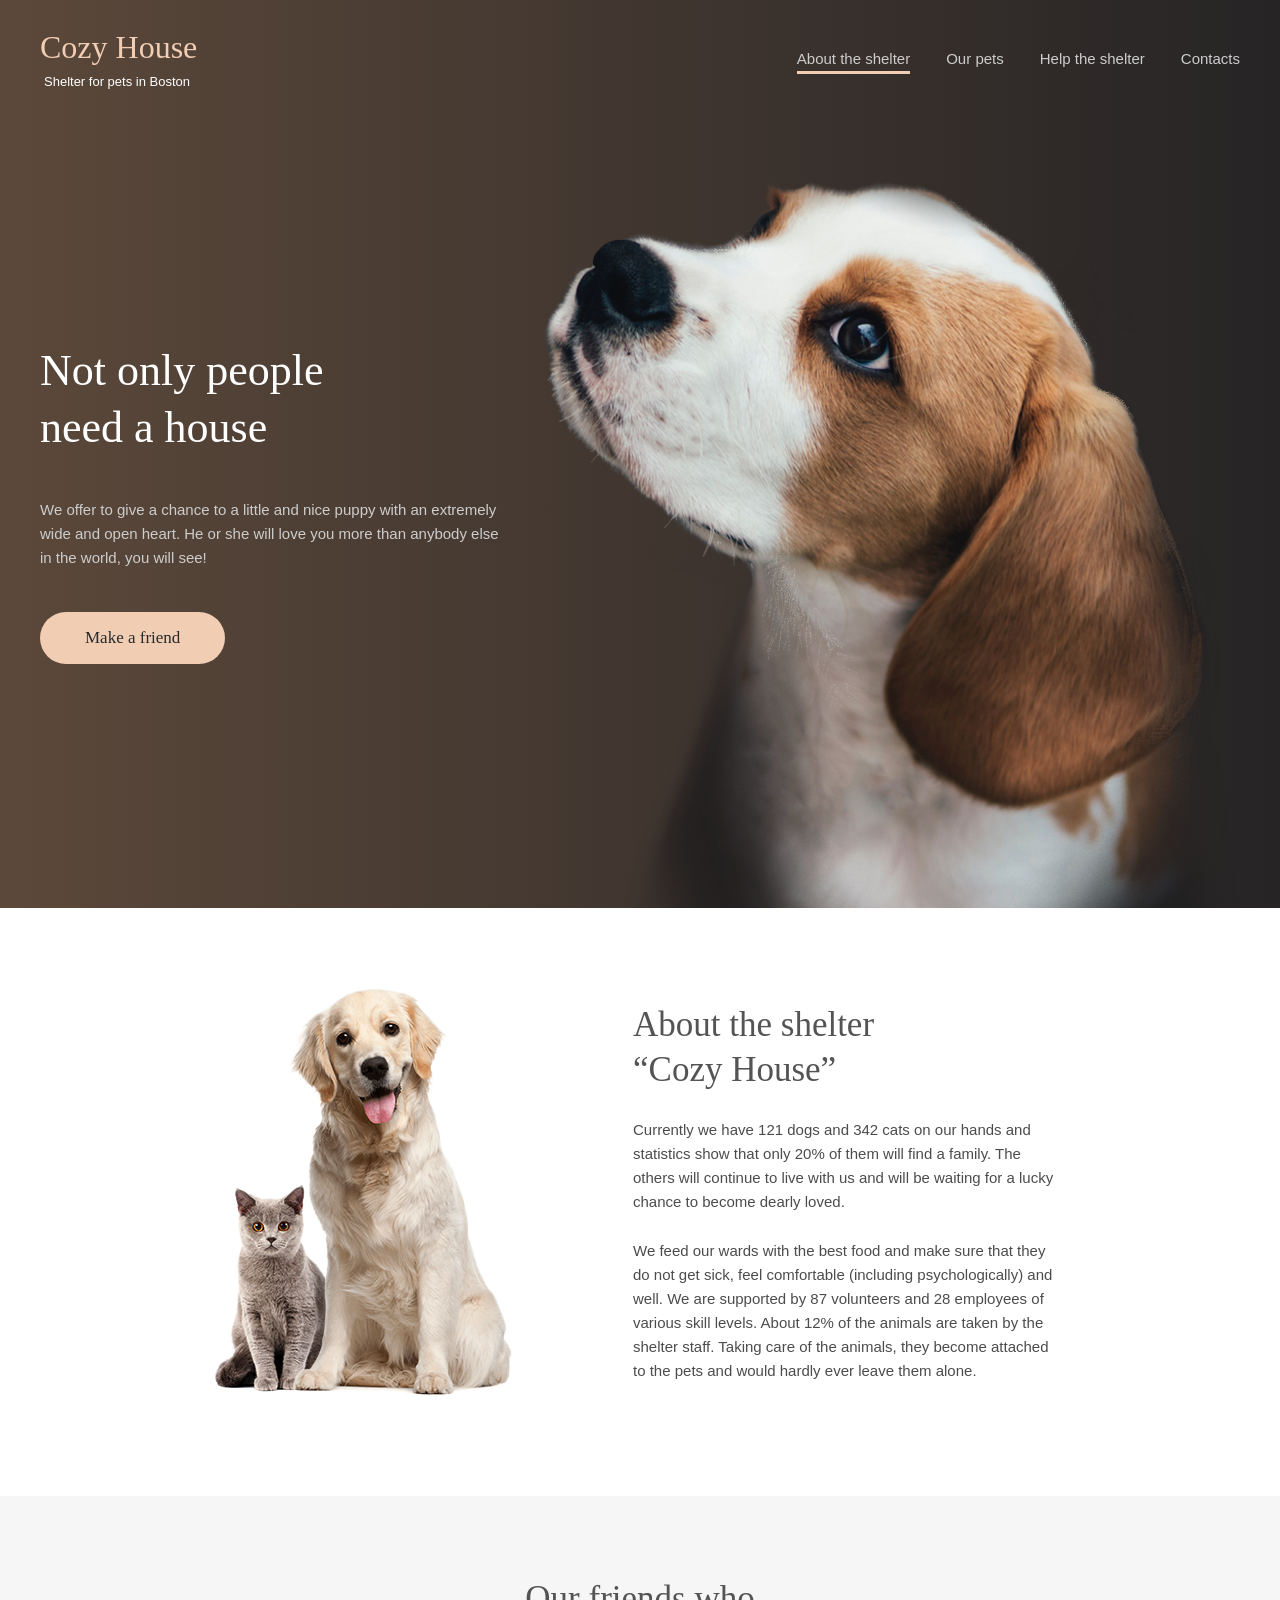
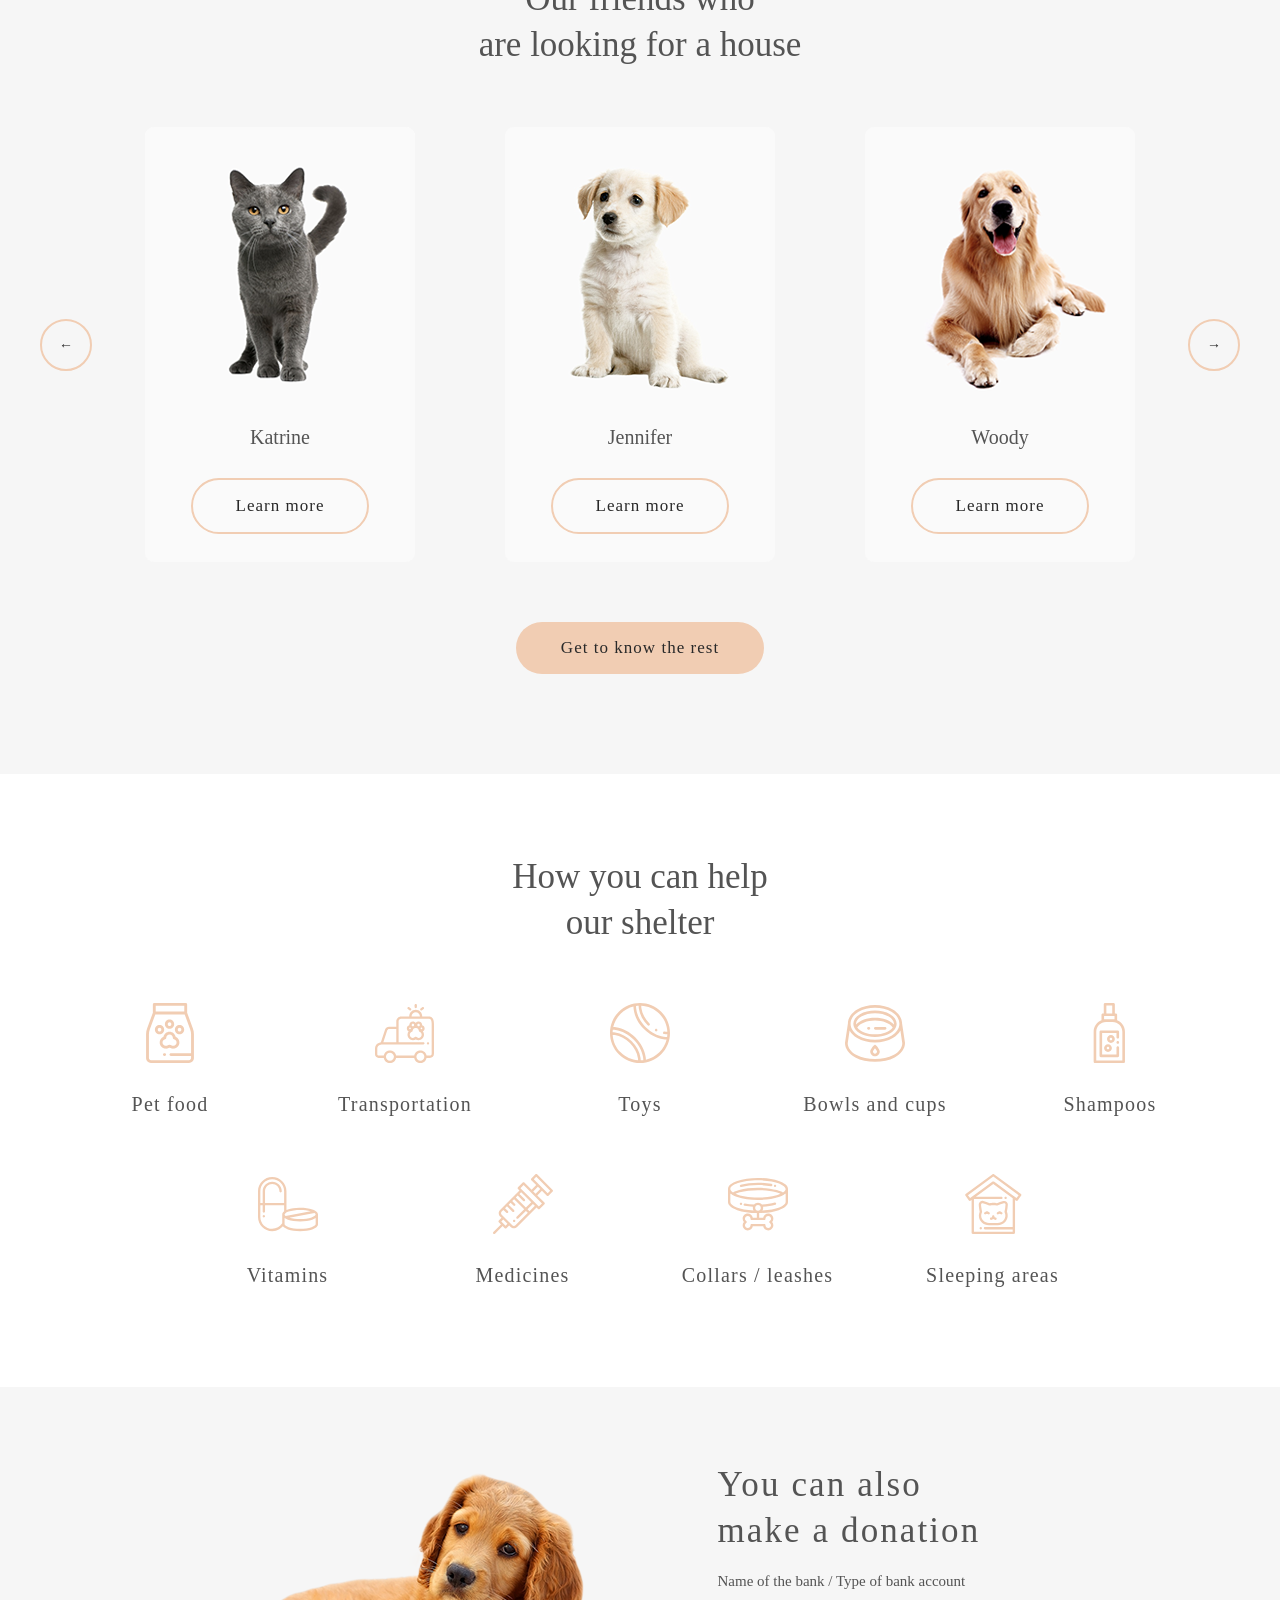
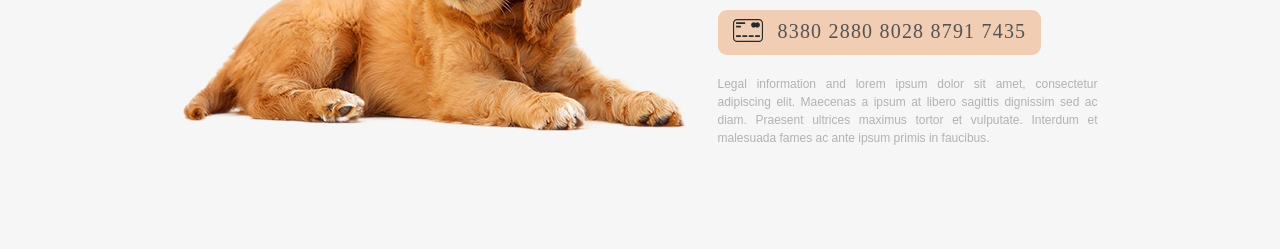
==== commit dfcd301e: "feat: add mobile burger menu" ====
--- a/index.html
+++ b/index.html
@@ -23,7 +23,6 @@
                         <span>Shelter for pets in Boston</span>
                     </div>
                 </a>
-
                 <nav class="nav">
                     <ul class="nav-list">
                         <li><a class="nav-link nav-link-dark nav-activated" href="#about">About the shelter</a></li>
@@ -32,6 +31,11 @@
                         <li><a class="nav-link nav-link-dark" href="#contacts">Contacts</a></li>
                     </ul>
                 </nav>
+                <div class="navbar-burger">
+                    <span></span>
+                    <span></span>
+                    <span></span>
+                </div>
             </div>
         </header>
         <section class="start-screen-content">
--- a/css/style.css
+++ b/css/style.css
@@ -94,6 +94,11 @@
     color: #292929;
 }
 
+.navbar-burger {
+    display: none;
+    cursor: pointer;
+}
+
 .nav-list {
     display: flex;
     align-items: center;
@@ -159,9 +164,11 @@
 }
 
 .content p {
-    display: block;
+    display: flex;
+    justify-content: center;
     margin-top: 42px;
     color: #CDCDCD;
+    max-width: 460px;
 }
 
 .content .primary {
@@ -460,7 +467,6 @@
     display: block;
     max-width: 505px;
     height: auto;
-    margin-top: -6px;
 }
 
 .donation-content {
@@ -475,7 +481,6 @@
 .donation-content p {
     color: #545454;
     padding: 0;
-    margin-left: 2px;
     justify-content: center;
 
 }
@@ -488,15 +493,17 @@
     border-radius: 9px;
     gap: 15px;
     text-decoration: none;
-    margin-top: 16px;
+    margin-top: 20px;
+    padding-bottom: 12px;
 }
 
 .donation-card-btn span {
     color: #545454;
+    margin-top: 2px;
 }
 
 .donation-content h4 {
     color: #B2B2B2;
     text-align: justify;
-    padding-top: 22px;
+    padding-top: 20px;
 }
--- a/css/typography.css
+++ b/css/typography.css
@@ -126,8 +126,8 @@
     font-family: 'Georgia', Georgia, serif;
     font-weight: 400;
     font-size: 15px;
-    line-height: 160%;
-    letter-spacing: 0px;
+    line-height: 110.00000000000001%;
+    letter-spacing: 6%;
 }
 
 .donation-card-btn span {
--- a/css/tablet.css
+++ b/css/tablet.css
@@ -194,7 +194,7 @@
     }
 
     .donation {
-        padding-top: 66px;
+        padding-top: 72px;
     }
 
     .donation-wrap {
@@ -203,15 +203,20 @@
     }
 
     .donation-dog {
-        padding-top: 16px;
+        padding-top: 32px;
+    }
+
+    .donation-content p {
+        margin-top: 7px;
     }
 
     .donation-card-btn {
-        margin-top: 3px;
-        padding-top: 10px;
+        margin-top: 18px;
+        padding-top: 12px;
     }
 
     .donation-content h4 {
-        margin-top: 2px;
+        max-width: 380px;
+        width: 100%;
     }
 }
--- a/css/phone.css
+++ b/css/phone.css
@@ -26,6 +26,25 @@
 
     .header .nav {
         display: none;
+    }
+
+    .navbar-burger {
+        display: flex;
+        flex-direction: column;
+        gap: 8px;
+        padding-top: 2px;
+    }
+
+    .navbar-burger span {
+        width: 30px;
+        height: 2px;
+        background-color: #f1cdb3;
+        margin-left: 22px;
+    }
+
+    .header-wrap {
+        justify-content: flex-start;
+        gap: 41px;
     }
 
     .start-screen-content {
@@ -320,6 +339,7 @@
         height: auto;
         box-sizing: border-box;
         padding-top: 10px;
+        margin-top: -2px;
     }
 
     .donation-card-btn img {
@@ -346,7 +366,7 @@
         width: 100%;
         display: flex;
         justify-content: center;
-        margin-top: -10px;
+        margin-top: 2px;
     }
 
     .donation-dog img {
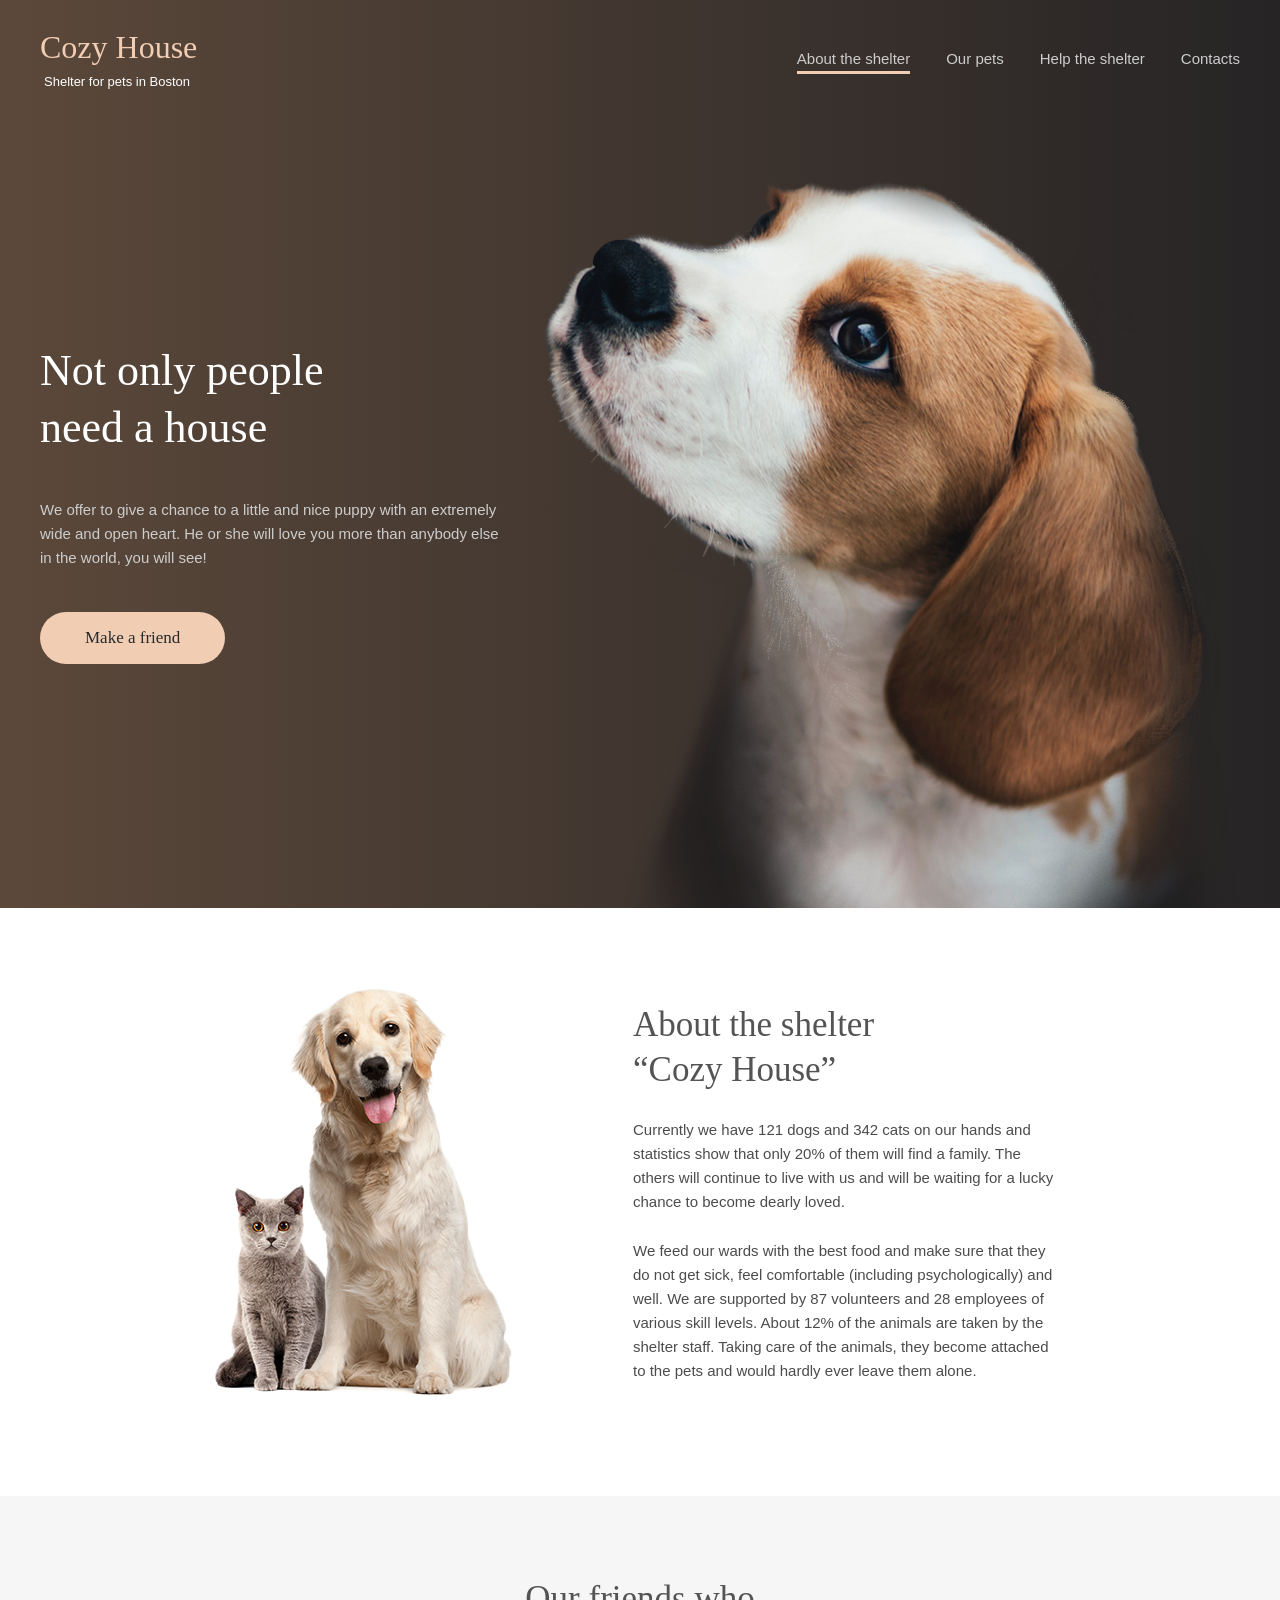
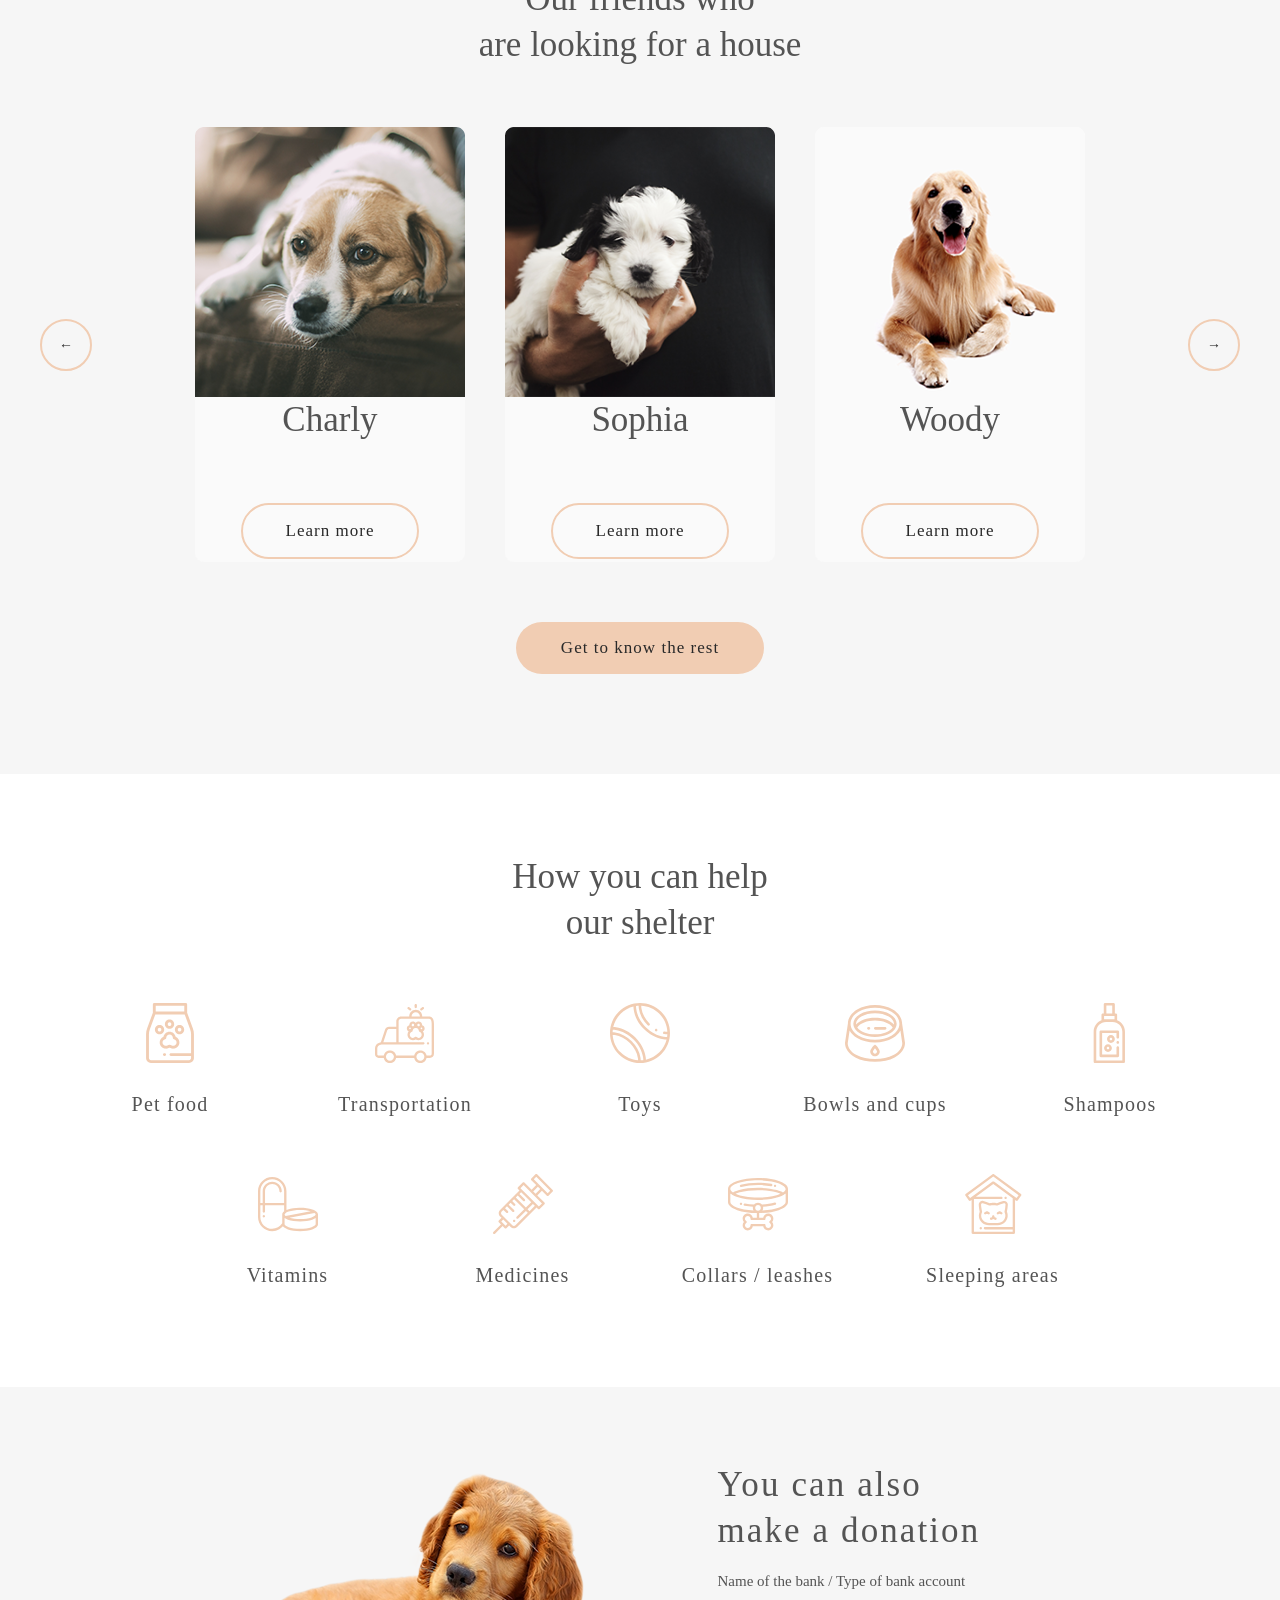
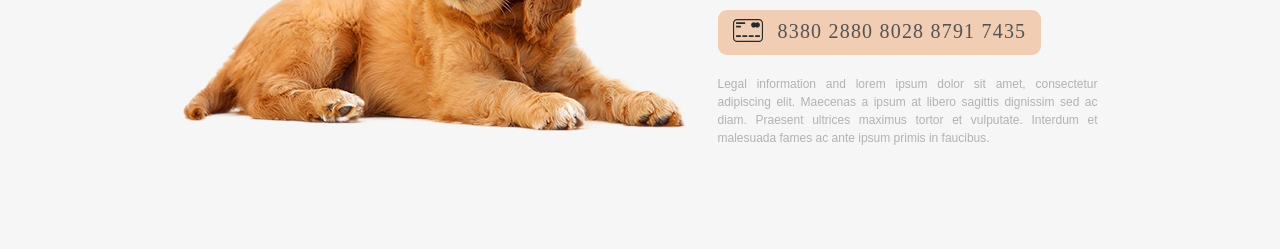
==== commit 56cf1dde: "feat: add slider on main page" ====
--- a/index.html
+++ b/index.html
@@ -77,28 +77,33 @@
                 <h4>Our friends who <br> are looking for a house</h4>
 
                 <div class="slider">
-                    <button class="button-arrow">&larr;</button>
+                    <button class="button-arrow left-arrow">&larr;</button>
 
-                    <div class="cards-wrap">
-                        <div class="card">
-                            <img src="assets/img/pets-katrine.png" alt="Katrine" class="card-img">
-                            <h3 class="card-title">Katrine</h3>
-                            <a href="#" class="button-secondary">Learn more</a>
-                        </div>
+                    <div class="slider-window">
+                        <div class="slider-track">
+                            <div class="cards-wrap">
+                                <div class="card">
+                                    <img src="assets/img/pets-katrine.png" alt="Katrine" class="card-img">
+                                    <h3 class="card-title">Katrine</h3>
+                                    <a href="#" class="button-secondary">Learn more</a>
+                                </div>
 
-                        <div class="card">
-                            <img src="assets/img/pets-jennifer.png" alt="Jennifer" class="card-img">
-                            <h3 class="card-title">Jennifer</h3>
-                            <a href="#" class="button-secondary">Learn more</a>
-                        </div>
+                                <div class="card">
+                                    <img src="assets/img/pets-jennifer.png" alt="Jennifer" class="card-img">
+                                    <h3 class="card-title">Jennifer</h3>
+                                    <a href="#" class="button-secondary">Learn more</a>
+                                </div>
 
-                        <div class="card">
-                            <img src="assets/img/pets-woody.png" alt="Woody" class="card-img">
-                            <h3 class="card-title">Woody</h3>
-                            <a href="#" class="button-secondary">Learn more</a>
+                                <div class="card">
+                                    <img src="assets/img/pets-woody.png" alt="Woody" class="card-img">
+                                    <h3 class="card-title">Woody</h3>
+                                    <a href="#" class="button-secondary">Learn more</a>
+                                </div>
+                            </div>
                         </div>
                     </div>
-                    <button class="button-arrow">&rarr;</button>
+
+                    <button class="button-arrow right-arrow">&rarr;</button>
                 </div>
                 <a href="pets.html" class="button-primary">Get to know the rest</a>
             </div>
--- a/css/style.css
+++ b/css/style.css
@@ -302,6 +302,7 @@
 .button-secondary {
     display: inline-block;
     padding: 15px 42px;
+    background-color: transparent;
     border: 2px solid #F1CDB3;
     border-radius: 100px;
     color: #292929;
@@ -353,6 +354,22 @@
     background-color: #FDDCC4;
 }
 
+.slider-window {
+    overflow: hidden;
+    width: 100%;
+}
+.slider-track {
+    display: flex;
+    transition: none;
+}
+.slider-group {
+    display: flex;
+    justify-content: center;
+    gap: 40px;
+    flex-shrink: 0;
+    width: 100%;
+}
+
 .pagination {
     display: flex;
     justify-content: center;
--- a/css/tablet.css
+++ b/css/tablet.css
@@ -115,9 +115,17 @@
     .pets-main .slider {
         display: flex;
         align-items: center;
-        justify-content: center;
-        width: 100%;
-        min-height: 435px;
+        justify-content: space-between;
+        max-width: 708px;
+        width: 100%;
+        margin: 0 auto;
+        gap: 0;
+    }
+
+    .slider-window {
+        width: 100%;
+        max-width: 580px;
+        overflow: hidden;
     }
 
     .pets-main .cards-wrap {
@@ -125,7 +133,7 @@
         flex-direction: row;
         justify-content: center;
         gap: 40px;
-        width: 580px;
+        width: 100%;
         max-width: 580px;
         margin: 0;
         padding-right: 32px;
@@ -145,7 +153,12 @@
     }
 
     .pets-main .button-arrow:last-of-type {
-        margin-left: -58px;
+        margin-left: -20px;
+    }
+
+    .button-arrow {
+        flex-shrink: 0;
+        margin: 0;
     }
 
     .header-light {
--- a/css/phone.css
+++ b/css/phone.css
@@ -45,6 +45,95 @@
     .header-wrap {
         justify-content: flex-start;
         gap: 41px;
+    }
+
+    /* --- BURGER MENU --- */
+    body.menu-open {
+        overflow: hidden;
+    }
+
+    .navbar-burger {
+        display: flex;
+        flex-direction: column;
+        justify-content: space-between;
+        align-items: flex-end;
+        width: 44px;
+        height: 44px;
+        padding: 11px 7px;
+        box-sizing: border-box;
+        cursor: pointer;
+        z-index: 100;
+        transition: transform 0.3s ease-in-out;
+    }
+
+    .navbar-burger span {
+        display: block;
+        width: 30px;
+        height: 2px;
+        background-color: #F1CDB3;
+        transition: all 0.3s ease-in-out;
+    }
+
+    .header-light .navbar-burger span {
+        background-color: #000000;
+    }
+
+    .navbar-burger.open {
+        transform: rotate(90deg);
+        position: fixed;
+        right: 30px;
+        top: 30px;
+    }
+
+    .navbar-burger.open span {
+        background-color: #F1CDB3 !important;
+    }
+
+    .nav {
+        position: fixed;
+        top: 0;
+        right: -320px;
+        width: 320px;
+        height: 100vh;
+        background-color: #292929;
+        padding: 160px 10px 40px 10px;
+        box-sizing: border-box;
+        display: flex;
+        flex-direction: column;
+        align-items: center;
+        transition: right 0.3s ease-in-out;
+        z-index: 90;
+    }
+
+    .nav.open {
+        right: 0;
+        display: flex;
+    }
+
+    .nav-list {
+        display: flex;
+        flex-direction: column;
+        align-items: center;
+        gap: 40px;
+        padding: 0;
+        margin: 0;
+        list-style: none;
+    }
+
+    .nav-link {
+        font-family: 'Arial', sans-serif;
+        font-size: 32px;
+        line-height: 160%;
+        color: #CDCDCD;
+        text-decoration: none;
+        transition: color 0.3s;
+    }
+
+    .nav-link:hover,
+    .nav-link.nav-activated {
+        color: #FAFAFA;
+        border-bottom: 3px solid #F1CDB3;
+        padding-bottom: 4px;
     }
 
     .start-screen-content {
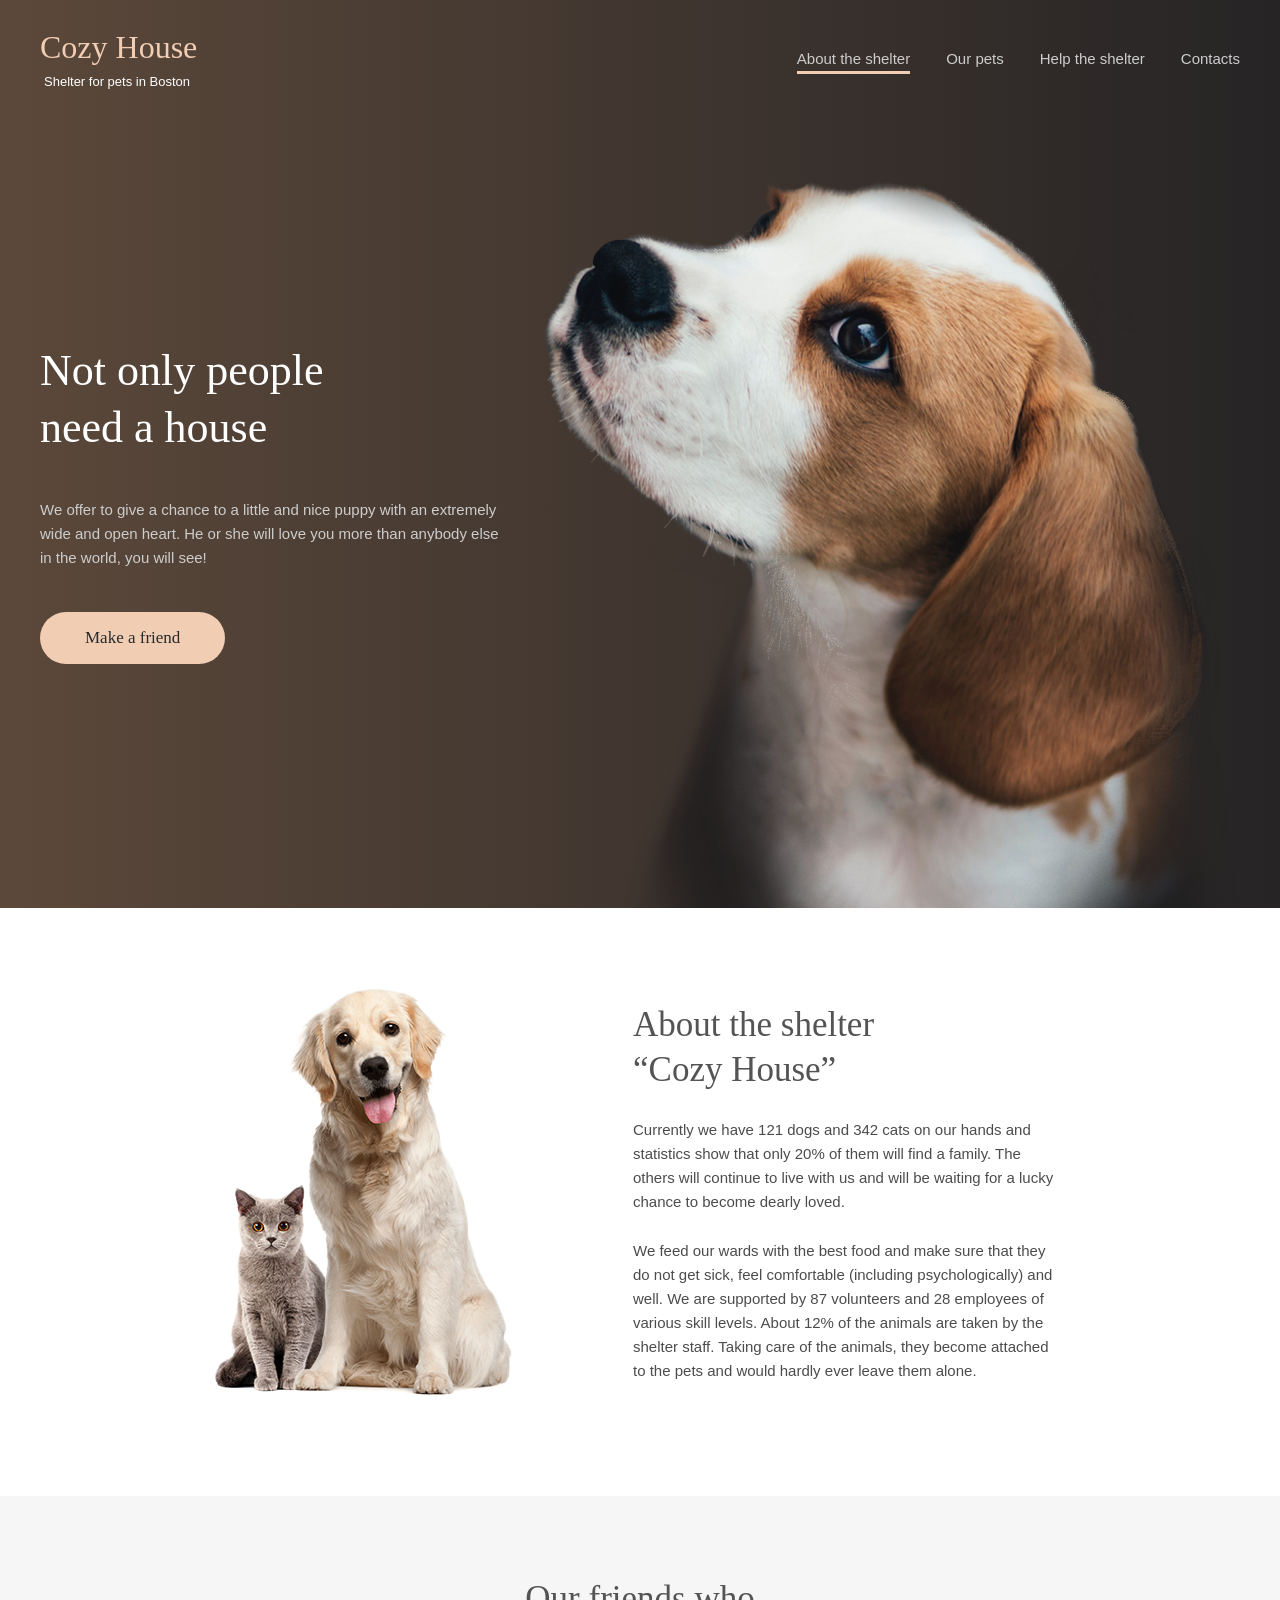
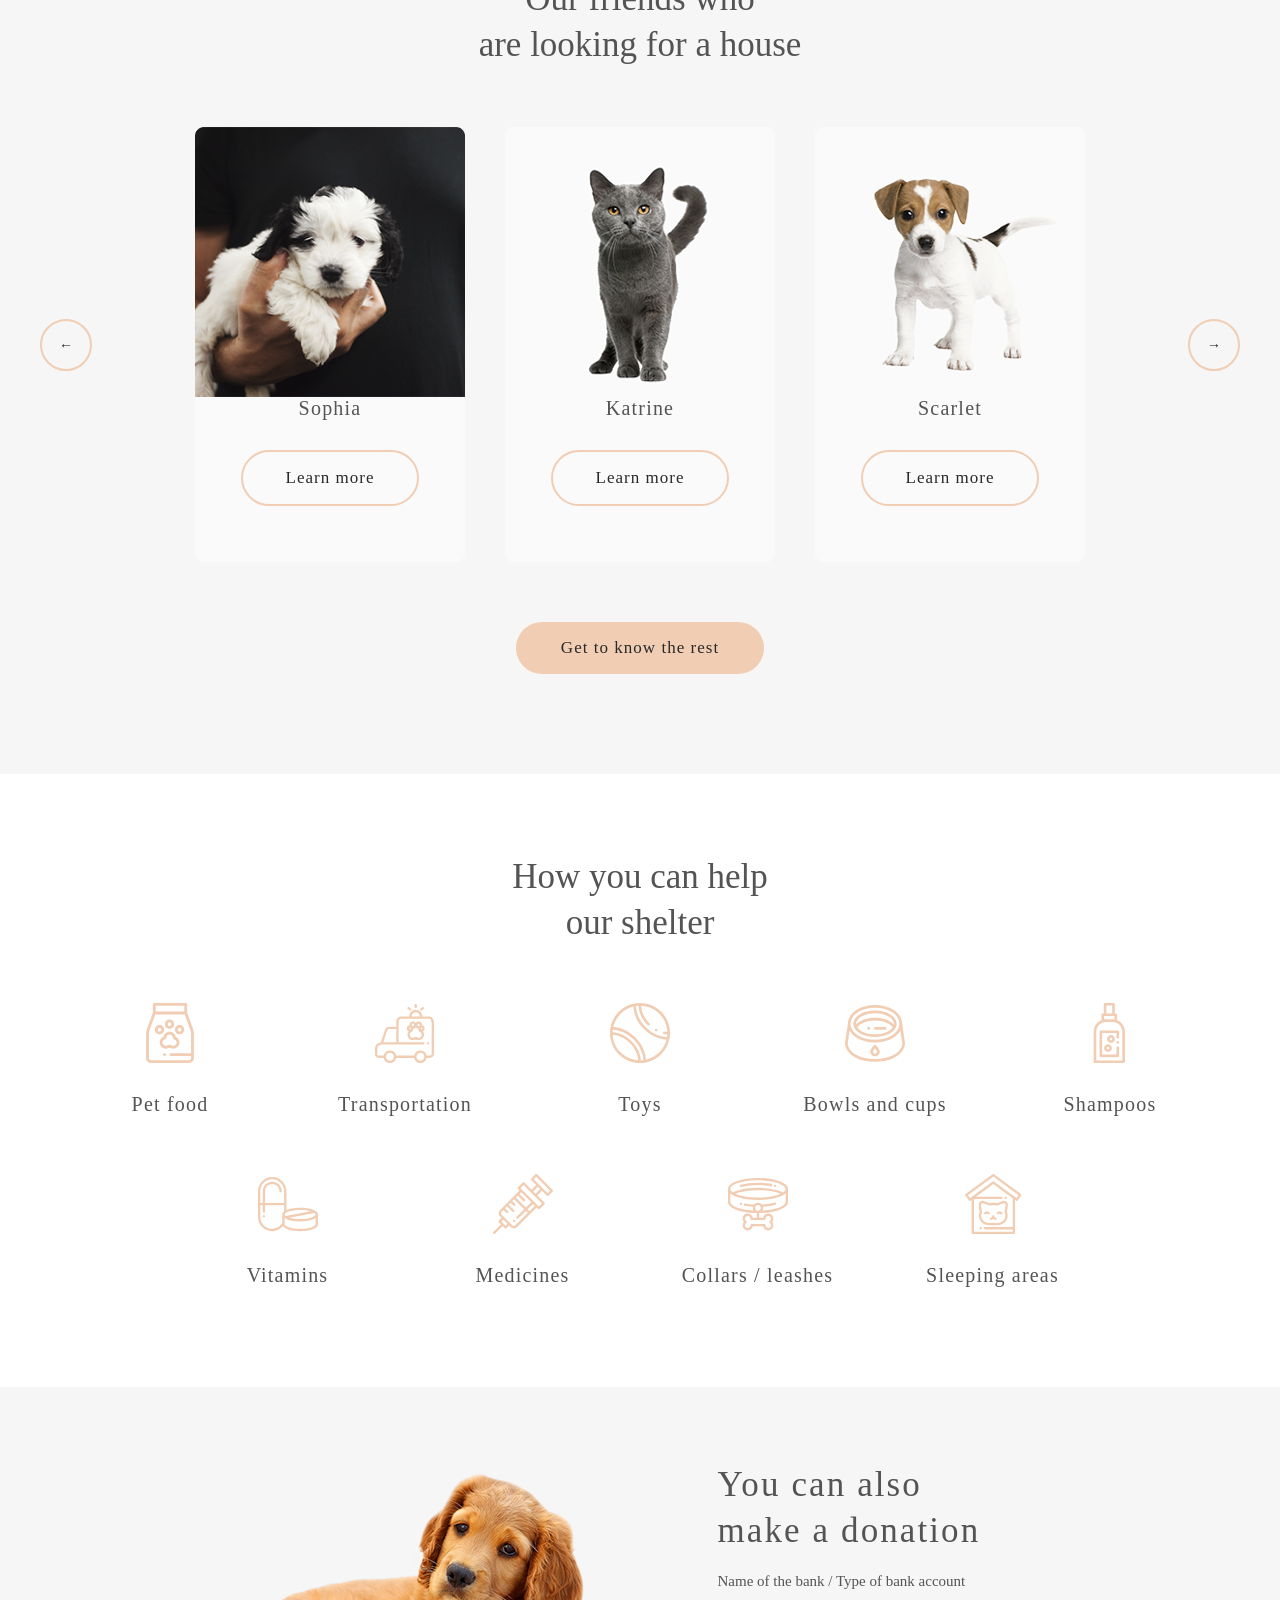
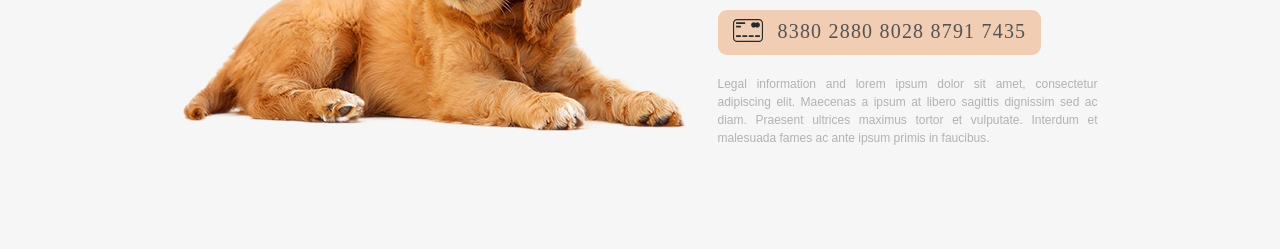
==== commit 1f422677: "feat: implement pets pagination" ====
--- a/index.html
+++ b/index.html
@@ -170,6 +170,7 @@
             </div>
         </section>
     </div>
+    <script src="burger.js"></script>
     <script src="index.js"></script>
 </body>
 
--- a/css/style.css
+++ b/css/style.css
@@ -296,7 +296,8 @@
 
 .card-title {
     color: #545454;
-    margin: 0 0 31px 0;
+    text-align: center;
+    margin: 0 0 30px 0;
 }
 
 .button-secondary {
@@ -408,15 +409,26 @@
 }
 
 .pets-page .cards-wrap {
-    display: flex;
-    flex-wrap: wrap;
+    display: grid;
+    grid-template-columns: repeat(4, 1fr);
     column-gap: 40px;
     row-gap: 30px;
-    width: 1200px;
+    width: 100%;
     max-width: 1200px;
-    justify-content: space-between;
-}
-
+    margin: 0 auto;
+    transition: opacity 0.3s ease-in-out;
+}
+
+.pets-page .cards-wrap.fade {
+    opacity: 0;
+}
+
+.button-arrow:disabled {
+    border-color: #CDCDCD;
+    color: #CDCDCD;
+    cursor: default;
+    background-color: transparent;
+}
 /* HELP */
 
 .help {
--- a/css/typography.css
+++ b/css/typography.css
@@ -89,8 +89,8 @@
     font-family: 'Georgia', serif;
     font-size: 20px;
     font-weight: 400;
-    line-height: 100%;
-    letter-spacing: 6%;
+    line-height: 23px;
+    letter-spacing: 0.06em;
 }
 
 .button-secondary,
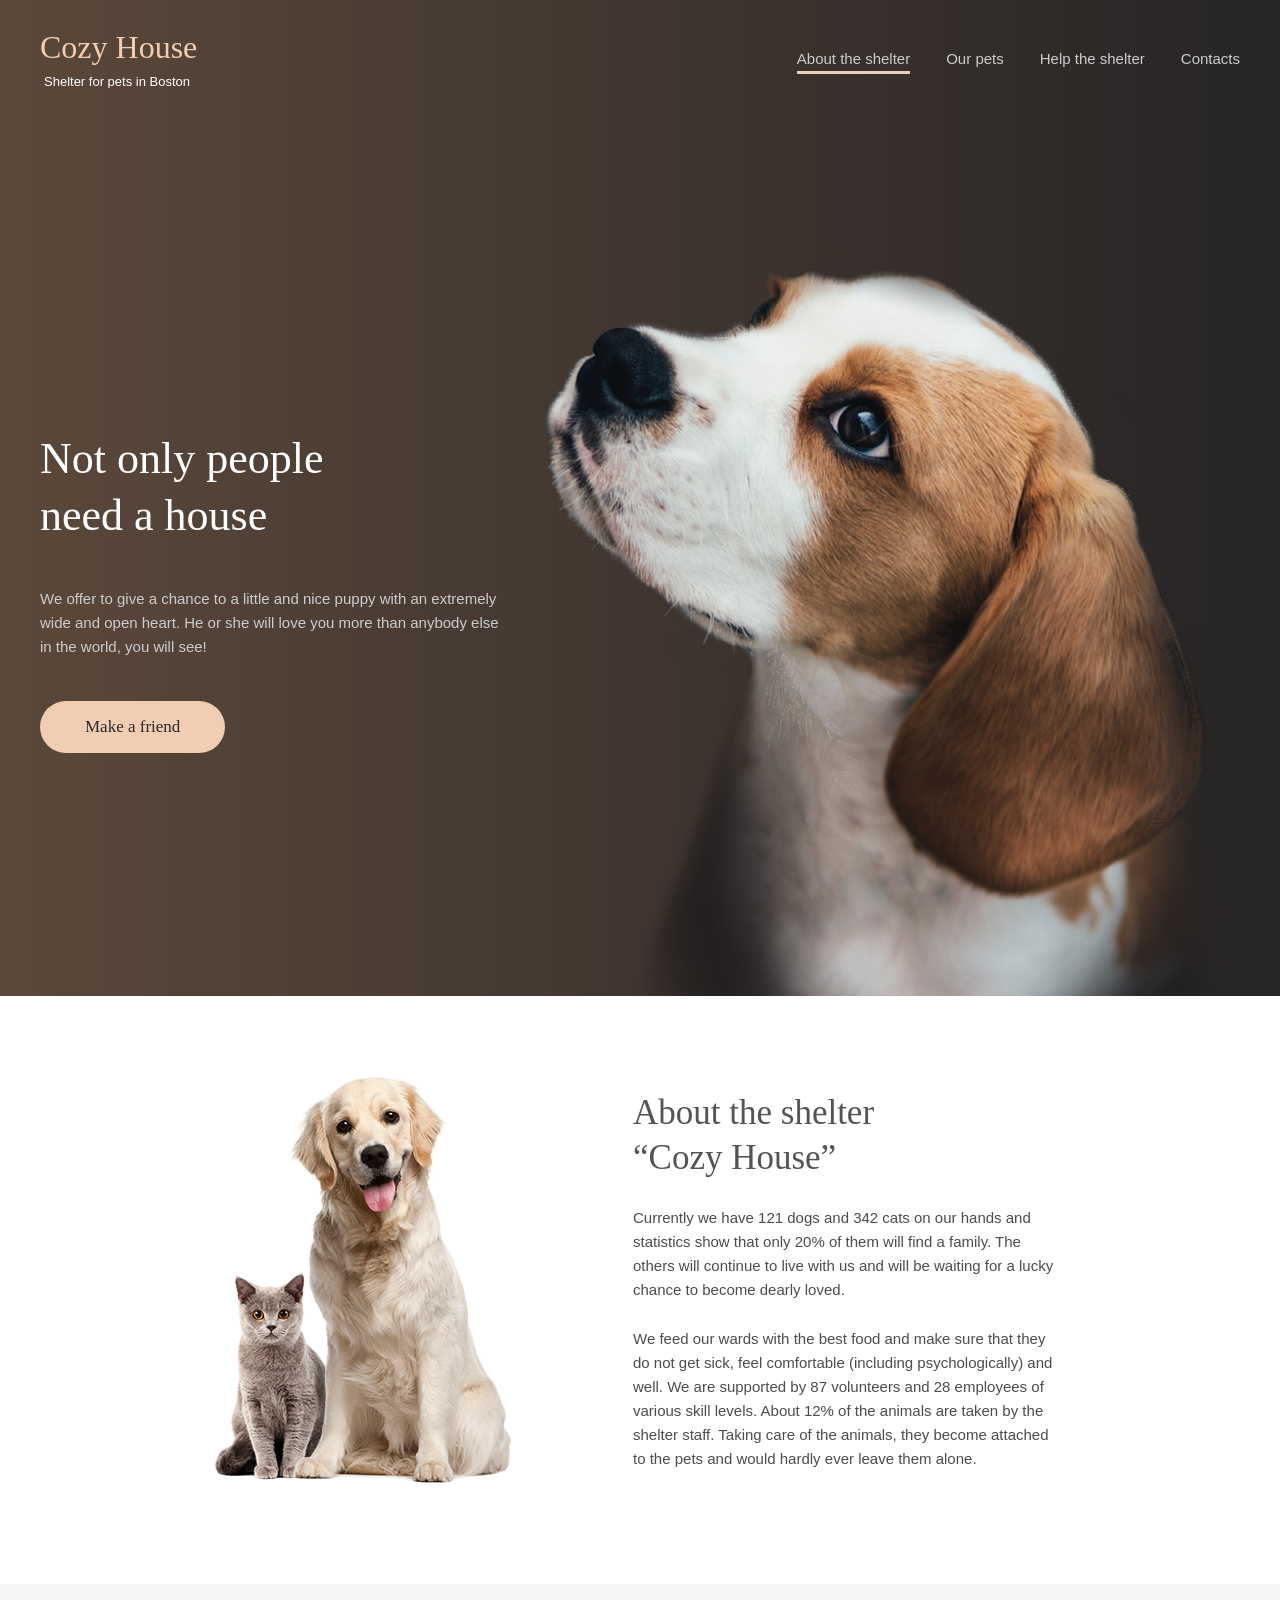
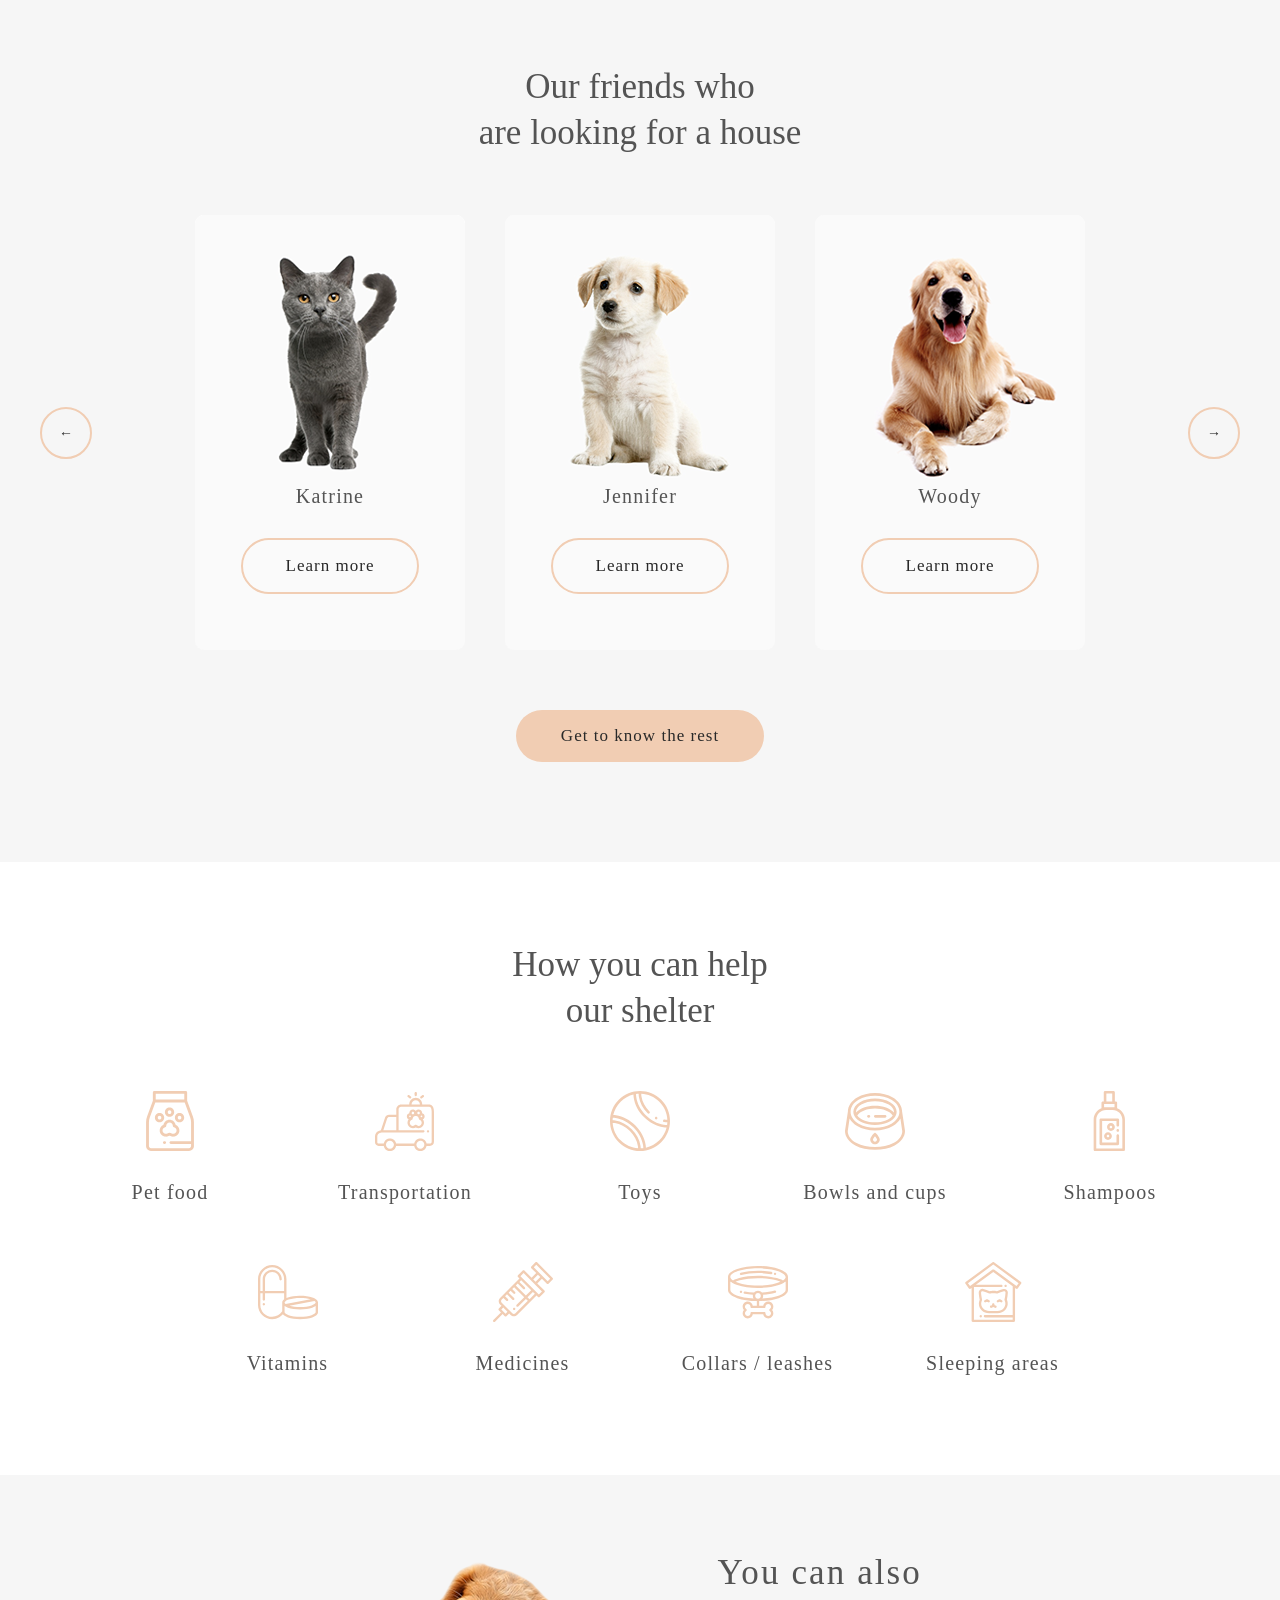
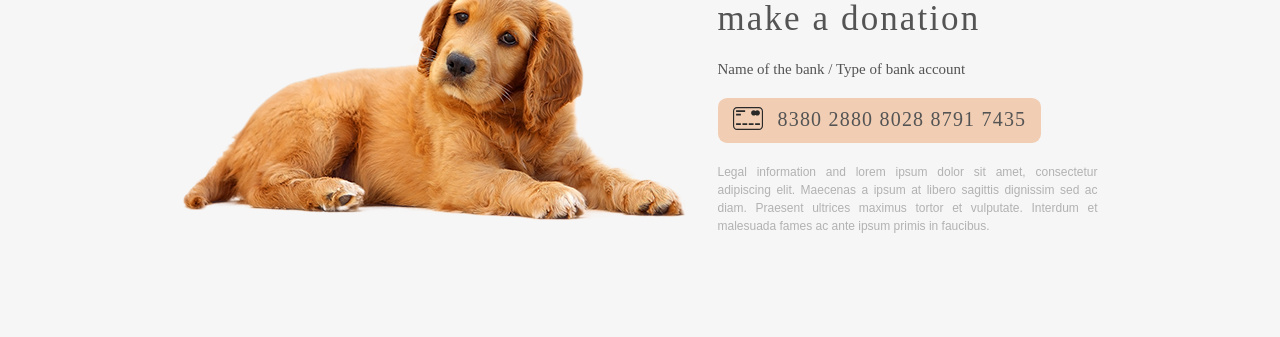
==== commit 603a2ea9: "feat: renaimed index.js to slider.js" ====
--- a/index.html
+++ b/index.html
@@ -171,7 +171,7 @@
         </section>
     </div>
     <script src="burger.js"></script>
-    <script src="index.js"></script>
+    <script src="slider.js"></script>
 </body>
 
 </html>
--- a/css/style.css
+++ b/css/style.css
@@ -33,12 +33,8 @@
 /* HEADER */
 
 .header {
-    position: absolute;
-    top: 0;
-    left: 0;
     width: 100%;
     padding: 30px 40px 0 40px;
-    z-index: 10;
 }
 
 .header-dark {
